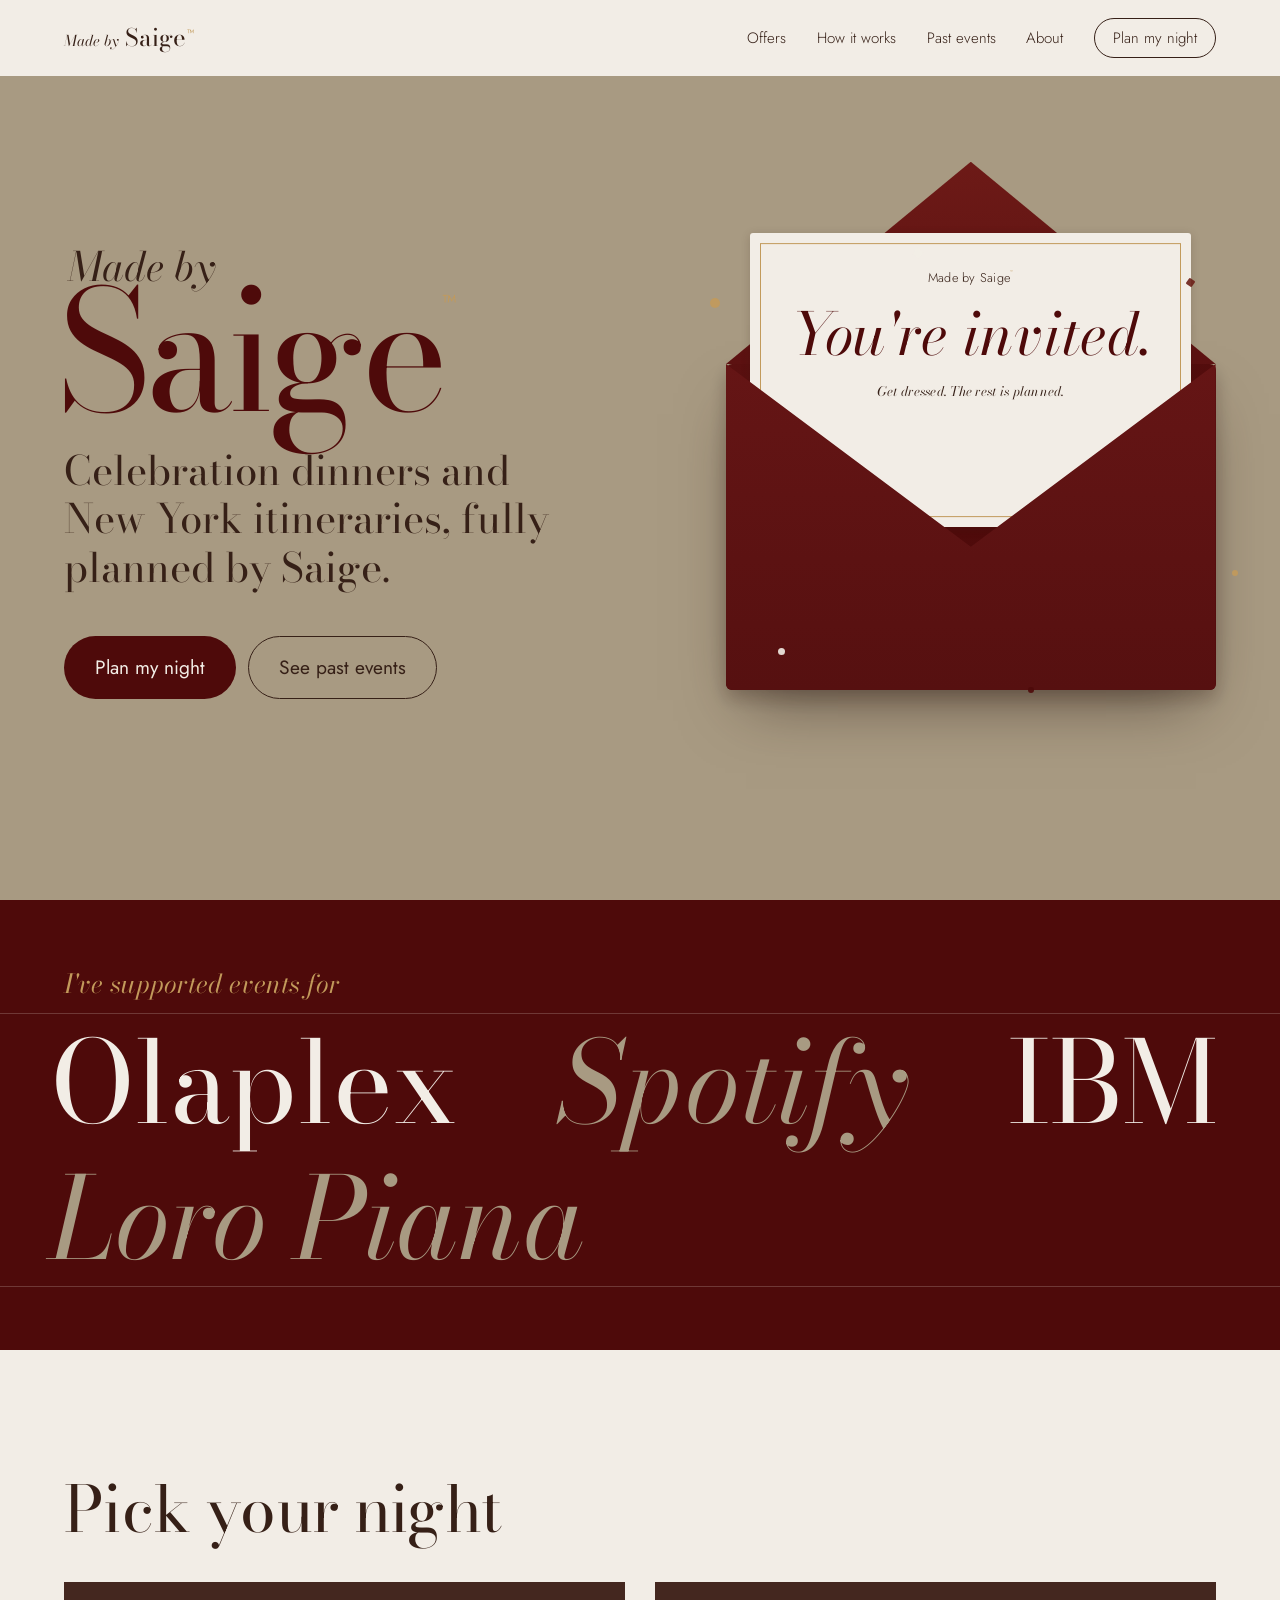
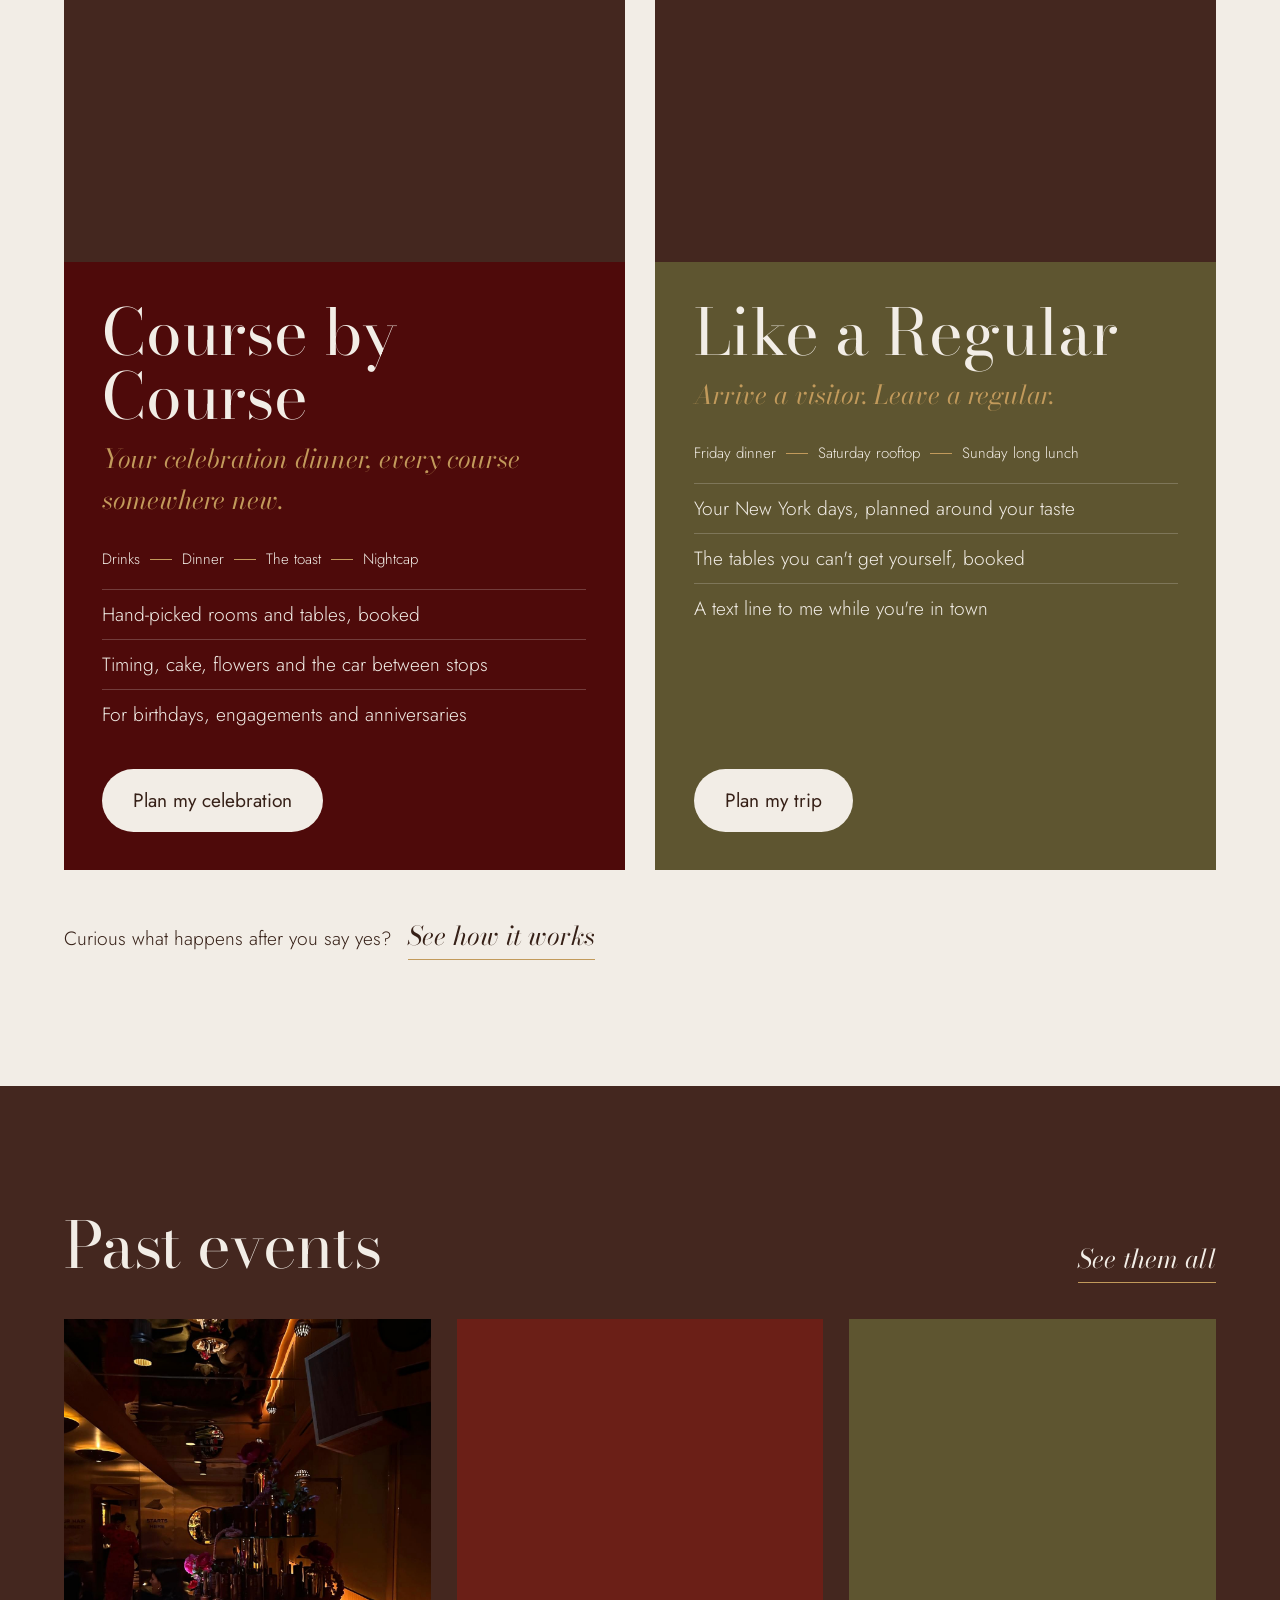
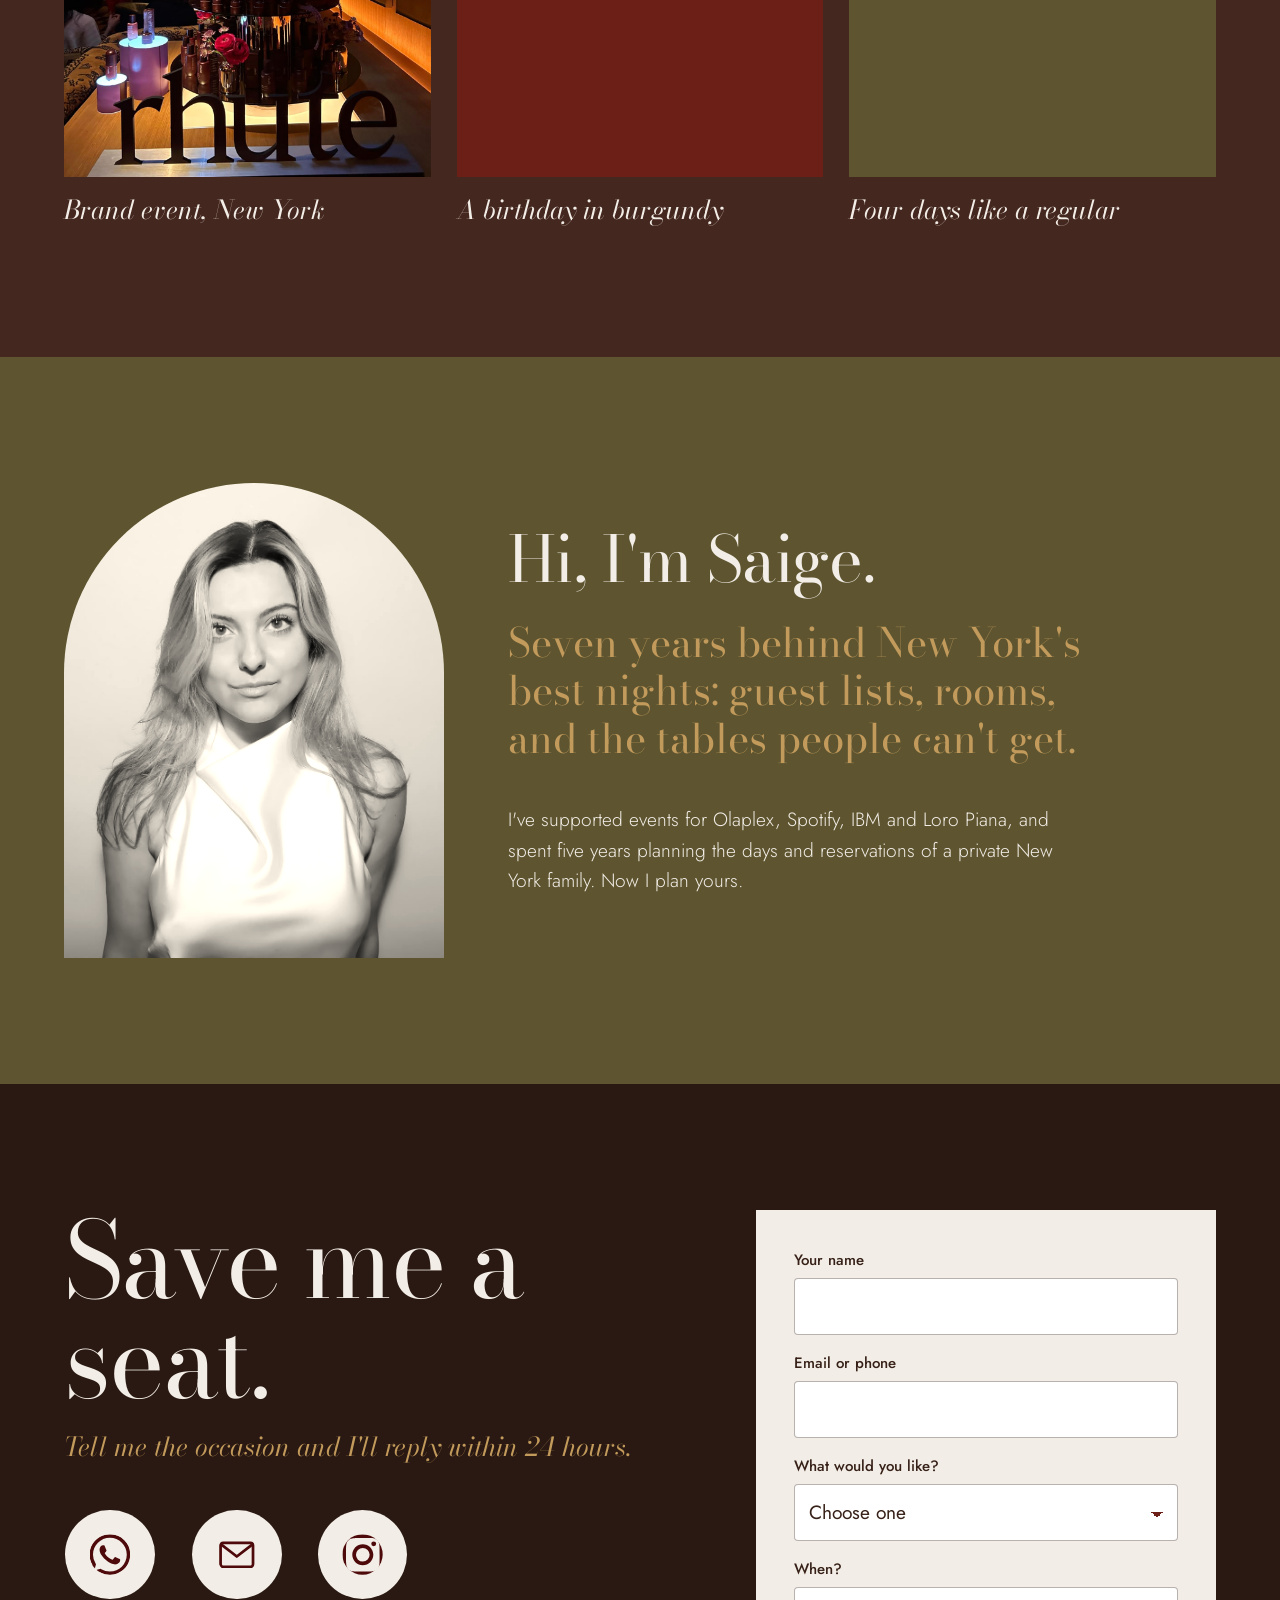
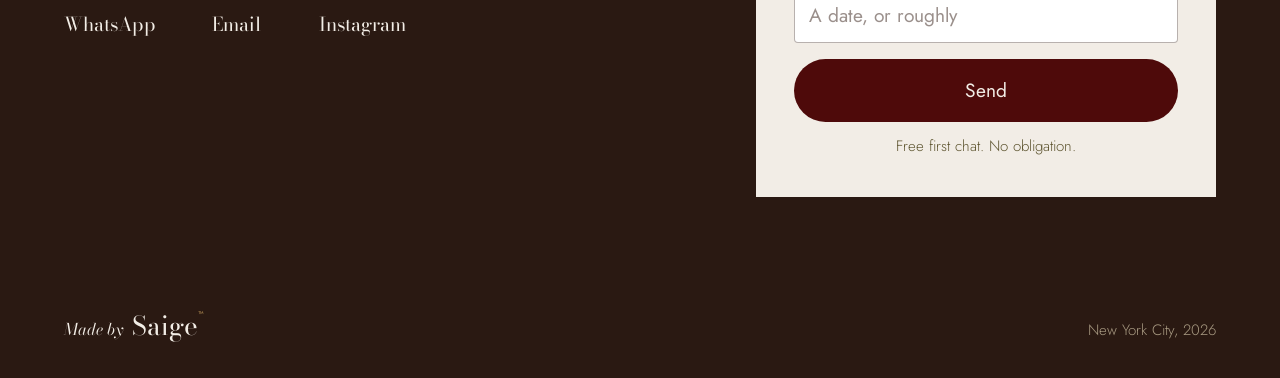
==== index.html @ 714ad53b "Add files via upload" ====
<!doctype html>
<html lang="en">
<head>
  <meta charset="utf-8">
  <meta name="viewport" content="width=device-width, initial-scale=1">
  <title>Made by Saige™ | Celebration dinners &amp; New York itineraries</title>
  <meta name="description" content="Celebration dinners and New York itineraries, fully planned by Saige.">
  <meta name="theme-color" content="#A89A82">

  <!-- How the link looks when shared on WhatsApp, iMessage, Instagram etc. -->
  <meta property="og:type" content="website">
  <meta property="og:title" content="Made by Saige™ | You're invited">
  <meta property="og:description" content="Celebration dinners and New York itineraries, fully planned by Saige.">
  <meta property="og:url" content="https://saigegoding.github.io/">
  <meta property="og:image" content="https://saigegoding.github.io/images/og-image.jpg">
  <meta name="twitter:card" content="summary_large_image">

  <link rel="icon" href="images/favicon.svg" type="image/svg+xml">
  <link rel="preconnect" href="https://fonts.googleapis.com">
  <link rel="preconnect" href="https://fonts.gstatic.com" crossorigin>
  <link rel="preconnect" href="https://images.unsplash.com">
  <link href="https://fonts.googleapis.com/css2?family=Bodoni+Moda:ital,opsz,wght@0,6..96,400..700;1,6..96,400..700&family=Jost:wght@300;400;500&display=swap" rel="stylesheet">
  <link rel="stylesheet" href="css/style.css?v=10">
  <script>
    if (!window.matchMedia('(prefers-reduced-motion: reduce)').matches) document.documentElement.classList.add('motion');
  </script>
</head>
<body>

<svg width="0" height="0" style="position:absolute" aria-hidden="true">
  <symbol id="i-wa" viewBox="0 0 24 24"><path fill="currentColor" d="M17.472 14.382c-.297-.149-1.758-.867-2.03-.967-.273-.099-.471-.148-.67.15-.197.297-.767.966-.94 1.164-.173.199-.347.223-.644.075-.297-.15-1.255-.463-2.39-1.475-.883-.788-1.48-1.761-1.653-2.059-.173-.297-.018-.458.13-.606.134-.133.298-.347.446-.52.149-.174.198-.298.298-.497.099-.198.05-.371-.025-.52-.075-.149-.669-1.612-.916-2.207-.242-.579-.487-.5-.669-.51-.173-.008-.371-.01-.57-.01-.198 0-.52.074-.792.372-.272.297-1.04 1.016-1.04 2.479 0 1.462 1.065 2.875 1.213 3.074.149.198 2.096 3.2 5.077 4.487.709.306 1.262.489 1.694.625.712.227 1.36.195 1.871.118.571-.085 1.758-.719 2.006-1.413.248-.694.248-1.289.173-1.413-.074-.124-.272-.198-.57-.347m-5.421 7.403h-.004a9.87 9.87 0 01-5.031-1.378l-.361-.214-3.741.982.998-3.648-.235-.374a9.86 9.86 0 01-1.51-5.26c.001-5.45 4.436-9.884 9.888-9.884 2.64 0 5.122 1.03 6.988 2.898a9.825 9.825 0 012.893 6.994c-.003 5.45-4.437 9.884-9.885 9.884m8.413-18.297A11.815 11.815 0 0012.05 0C5.495 0 .16 5.335.157 11.892c0 2.096.547 4.142 1.588 5.945L.057 24l6.305-1.654a11.882 11.882 0 005.683 1.448h.005c6.554 0 11.89-5.335 11.893-11.893a11.821 11.821 0 00-3.48-8.413Z"/></symbol>
  <symbol id="i-ig" viewBox="0 0 24 24"><path fill="currentColor" d="M7.0301.084c-1.2768.0602-2.1487.264-2.911.5634-.7888.3075-1.4575.72-2.1228 1.3877-.6652.6677-1.075 1.3368-1.3802 2.127-.2954.7638-.4956 1.6365-.552 2.914-.0564 1.2775-.0689 1.6882-.0626 4.947.0062 3.2586.0206 3.6671.0825 4.9473.061 1.2765.264 2.1482.5635 2.9107.308.7889.72 1.4573 1.388 2.1228.6679.6655 1.3365 1.0743 2.1285 1.38.7632.295 1.6361.4961 2.9134.552 1.2773.056 1.6884.069 4.9462.0627 3.2578-.0062 3.668-.0207 4.9478-.0814 1.28-.0607 2.147-.2652 2.9098-.5633.7889-.3086 1.4578-.72 2.1228-1.3881.665-.6682 1.0745-1.3378 1.3795-2.1284.2957-.7632.4966-1.636.552-2.9124.056-1.2809.0692-1.6898.063-4.948-.0063-3.2583-.021-3.6668-.0817-4.9465-.0607-1.2797-.264-2.1487-.5633-2.9117-.3084-.7889-.72-1.4568-1.3876-2.1228C21.2982 1.33 20.628.9208 19.8378.6165 19.074.321 18.2017.1197 16.9244.0645 15.6471.0093 15.236-.005 11.977.0014 8.718.0076 8.31.0215 7.0301.0839m.1402 21.6932c-1.17-.0509-1.8053-.2453-2.2287-.408-.5606-.216-.96-.4771-1.3819-.895-.422-.4178-.6811-.8186-.9-1.378-.1644-.4234-.3624-1.058-.4171-2.228-.0595-1.2645-.072-1.6442-.079-4.848-.007-3.2037.0053-3.583.0607-4.848.05-1.169.2456-1.805.408-2.2282.216-.5613.4762-.96.895-1.3816.4188-.4217.8184-.6814 1.3783-.9003.423-.1651 1.0575-.3614 2.227-.4171 1.2655-.06 1.6447-.072 4.848-.079 3.2033-.007 3.5835.005 4.8495.0608 1.169.0508 1.8053.2445 2.228.408.5608.216.96.4754 1.3816.895.4217.4194.6816.8176.9005 1.3787.1653.4217.3617 1.056.4169 2.2263.0602 1.2655.0739 1.645.0796 4.848.0058 3.203-.0055 3.5834-.061 4.848-.051 1.17-.245 1.8055-.408 2.2294-.216.5604-.4763.96-.8954 1.3814-.419.4215-.8181.6811-1.3783.9-.4224.1649-1.0577.3617-2.2262.4174-1.2656.0595-1.6448.072-4.8493.079-3.2045.007-3.5825-.006-4.848-.0608M16.953 5.5864A1.44 1.44 0 1 0 18.39 4.144a1.44 1.44 0 0 0-1.437 1.4424M5.8385 12.012c.0067 3.4032 2.7706 6.1557 6.173 6.1493 3.4026-.0065 6.157-2.7701 6.1506-6.1733-.0065-3.4032-2.771-6.1565-6.174-6.1498-3.403.0067-6.156 2.771-6.1496 6.1738M8 12.0077a4 4 0 1 1 4.008 3.9921A3.9996 3.9996 0 0 1 8 12.0077"/></symbol>
  <symbol id="i-mail" viewBox="0 0 24 24"><g fill="none" stroke="currentColor" stroke-width="1.6" stroke-linejoin="round"><rect x="2.5" y="5" width="19" height="14" rx="1.5"/><path d="M3 6l9 7 9-7"/></g></symbol>
</svg>

<a class="skip" href="#main">Skip to content</a>

<header class="nav">
  <a href="#top" class="nav-mark" aria-label="Made by Saige, back to top"><span class="mb">Made by</span> Saige<sup>™</sup></a>
  <nav class="nav-links" aria-label="Main">
    <a href="#offers">Offers</a>
    <a href="how-it-works.html">How it works</a>
    <a href="portfolio.html">Past events</a>
    <a href="#about">About</a>
    <a href="#book" class="nav-cta">Plan my night</a>
  </nav>
</header>

<main id="main">

  <!-- 1. HERO: what you get, in five seconds (hide) -->
  <section class="hero" id="top" data-theme data-bg="#A89A82" data-fg="#362017" style="--sbg:#A89A82;--sfg:#362017">
    <div class="hero-text">
      <h1 class="wordmark"><span class="wm-made">Made by</span> <span class="wm-name">Saige<sup>™</sup></span></h1>
      <p class="hero-sub">Celebration dinners and New York itineraries, fully planned by Saige.</p>
      <div class="hero-ctas">
        <a href="#book" class="btn btn-dark">Plan my night</a>
        <a href="portfolio.html" class="btn btn-line">See past events</a>
      </div>
    </div>

    <div class="hero-visual" aria-hidden="true">
      <div class="envelope">
        <div class="env-back"></div>
        <div class="invite">
          <p class="inv-small">Made by Saige<sup>™</sup></p>
          <p class="inv-big">You're invited.</p>
          <p class="inv-small inv-foot">Get dressed. The rest is planned.</p>
        </div>
        <div class="env-front"></div>
        <div class="env-flap"></div>
        <div class="seal"><span>S</span></div>
      </div>
      <div class="confetti">
        <i style="left:4%;top:14%;--c:#C29A5B;--s:10px"></i><i style="left:16%;top:86%;--c:#F2EDE6;--s:7px"></i>
        <i style="left:88%;top:10%;--c:#6B1F17;--s:7px"></i><i style="left:96%;top:70%;--c:#C29A5B;--s:6px"></i>
        <i style="left:60%;top:94%;--c:#4E0A0A;--s:6px"></i><i style="left:40%;top:4%;--c:#F2EDE6;--s:8px"></i>
      </div>
    </div>
  </section>

  <!-- BRANDS: the names slide with the scroll, like the first version (burgundy) -->
  <section class="brands-band" data-theme data-bg="#4E0A0A" data-fg="#F2EDE6" style="--sbg:#4E0A0A;--sfg:#F2EDE6">
    <p class="brands-lede">I've supported events for</p>
    <div class="marquee" aria-label="Olaplex, Spotify, IBM and Loro Piana">
      <div class="marquee-row" aria-hidden="true">
        <span>Olaplex</span><span>Spotify</span><span>IBM</span><span>Loro Piana</span>
        <span>Olaplex</span><span>Spotify</span><span>IBM</span><span>Loro Piana</span>
      </div>
    </div>
  </section>

  <!-- 2. THE TWO OFFERS (ivory) -->
  <section class="offers" id="offers" data-theme data-bg="#F2EDE6" data-fg="#362017" style="--sbg:#F2EDE6;--sfg:#362017">
    <h2>Pick your night</h2>
    <div class="offer-grid">

      <article class="offer" style="--obg:#4E0A0A">
        <div class="offer-img"><img class="stock" src="https://images.unsplash.com/photo-1536392706976-e486e2ba97af?auto=format&fit=crop&w=1100&q=75" alt="A long dinner table set with flowers and candles" loading="lazy" onerror="this.style.visibility='hidden'"></div>
        <div class="offer-body">
          <h3>Course by Course</h3>
          <p class="offer-promise">Your celebration dinner, every course somewhere new.</p>
          <ol class="mini-route" aria-label="A typical evening">
            <li>Drinks</li><li>Dinner</li><li>The toast</li><li>Nightcap</li>
          </ol>
          <ul class="offer-list">
            <li>Hand-picked rooms and tables, booked</li>
            <li>Timing, cake, flowers and the car between stops</li>
            <li>For birthdays, engagements and anniversaries</li>
          </ul>
          <a href="#book" class="btn btn-ivory" data-pick="Course by Course">Plan my celebration</a>
        </div>
      </article>

      <article class="offer" style="--obg:#5E5530">
        <div class="offer-img"><img class="stock" src="https://images.unsplash.com/photo-1691513744912-bae96190a996?auto=format&fit=crop&w=1100&q=75" alt="A row of New York brownstones" loading="lazy" onerror="this.style.visibility='hidden'"></div>
        <div class="offer-body">
          <h3>Like a Regular</h3>
          <p class="offer-promise">Arrive a visitor. Leave a regular.</p>
          <ol class="mini-route" aria-label="A typical weekend">
            <li>Friday dinner</li><li>Saturday rooftop</li><li>Sunday long lunch</li>
          </ol>
          <ul class="offer-list">
            <li>Your New York days, planned around your taste</li>
            <li>The tables you can't get yourself, booked</li>
            <li>A text line to me while you're in town</li>
          </ul>
          <a href="#book" class="btn btn-ivory" data-pick="Like a Regular">Plan my trip</a>
        </div>
      </article>

    </div>
    <p class="offers-more">Curious what happens after you say yes? <a href="how-it-works.html" class="text-link">See how it works</a></p>
  </section>

  <!-- 4. PAST EVENTS TEASER (walnut) -->
  <section class="teaser" data-theme data-bg="#44271F" data-fg="#F2EDE6" style="--sbg:#44271F;--sfg:#F2EDE6">
    <div class="teaser-head">
      <h2>Past events</h2>
      <a href="portfolio.html" class="text-link">See them all</a>
    </div>
    <div class="teaser-grid">
      <a class="teaser-item" href="portfolio.html#rhute">
        <div class="teaser-img"><img src="images/event-1.jpg" alt="Products on a tiered mirrored stand with pink ranunculus under warm amber light" loading="lazy" width="1200" height="1600"></div>
        <p>Brand event, New York</p>
      </a>
      <a class="teaser-item" href="portfolio.html#burgundy">
        <div class="teaser-img" style="--pbg:#6B1F17"><img class="stock" src="https://images.unsplash.com/photo-1562050147-fda1cc9a6378?auto=format&fit=crop&w=800&q=75" alt="White flowers beside a lit candle on a table" loading="lazy" onerror="this.style.visibility='hidden'"></div>
        <p>A birthday in burgundy</p>
      </a>
      <a class="teaser-item" href="portfolio.html#regular">
        <div class="teaser-img" style="--pbg:#5E5530"><img class="stock" src="https://images.unsplash.com/photo-1518391846015-55a9cc003b25?auto=format&fit=crop&w=800&q=75" alt="The Williamsburg Bridge lit up at night" loading="lazy" onerror="this.style.visibility='hidden'"></div>
        <p>Four days like a regular</p>
      </a>
    </div>
  </section>

  <!-- 5. ABOUT (olive) -->
  <section class="about" id="about" data-theme data-bg="#5E5530" data-fg="#F2EDE6" style="--sbg:#5E5530;--sfg:#F2EDE6">
    <figure class="about-photo"><img src="images/portrait.jpg" alt="Black and white portrait of Saige" loading="lazy" width="1025" height="1053"></figure>
    <div class="about-text">
      <h2>Hi, I'm Saige.</h2>
      <p class="about-big">Seven years behind New York's best nights: guest lists, rooms, and the tables people can't get.</p>
      <p>I've supported events for Olaplex, Spotify, IBM and Loro Piana, and spent five years planning the days and reservations of a private New York family. Now I plan yours.</p>
    </div>
  </section>

  <!-- 6. BOOK (chocolate) -->
  <section class="book" id="book" data-theme data-bg="#2A1912" data-fg="#F2EDE6" style="--sbg:#2A1912;--sfg:#F2EDE6">
    <div class="book-grid">
      <div class="book-left">
        <h2>Save me a seat.</h2>
        <p class="book-lede">Tell me the occasion and I'll reply within 24 hours.</p>
        <div class="icons">
          <a class="icon" href="https://wa.me/12038181036?text=Hi%20Saige%2C%20I%27d%20love%20to%20plan%20something%20with%20you." target="_blank" rel="noopener"><svg><use href="#i-wa"/></svg><span>WhatsApp</span></a>
          <a class="icon" href="mailto:saigeara@gmail.com?subject=Made%20by%20Saige%20inquiry"><svg><use href="#i-mail"/></svg><span>Email</span></a>
          <a class="icon" href="https://www.instagram.com/saigegod/" target="_blank" rel="noopener"><svg><use href="#i-ig"/></svg><span>Instagram</span></a>
        </div>
      </div>

      <form class="form-card" action="https://formsubmit.co/saigeara@gmail.com" method="POST">
        <input type="hidden" name="_subject" value="New request from the Made by Saige website">
        <input type="hidden" name="_template" value="table">
        <input type="hidden" name="_next" value="https://saigegoding.github.io/#thanks">
        <input type="text" name="_honey" class="honey" tabindex="-1" autocomplete="off" aria-hidden="true">
        <div class="field"><label for="f-name">Your name</label><input id="f-name" name="name" type="text" autocomplete="name" required></div>
        <div class="field"><label for="f-contact">Email or phone</label><input id="f-contact" name="contact" type="text" autocomplete="email" required></div>
        <div class="field"><label for="f-what">What would you like?</label>
          <select id="f-what" name="signature" required>
            <option value="" disabled selected>Choose one</option>
            <option>Course by Course</option>
            <option>Like a Regular</option>
            <option>Not sure yet</option>
          </select>
        </div>
        <div class="field"><label for="f-date">When?</label><input id="f-date" name="date" type="text" placeholder="A date, or roughly"></div>
        <button type="submit" class="btn btn-dark btn-full">Send</button>
        <p class="form-note">Free first chat. No obligation.</p>
        <p class="form-thanks" id="thanks" role="status" hidden>Thank you, it's on its way. Talk soon.</p>
      </form>
    </div>

    <footer class="footer">
      <p class="footer-mark"><span class="mb">Made by</span> Saige<sup>™</sup></p>
      <p>New York City, <span id="year">2026</span></p>
    </footer>
  </section>

</main>

<!-- phones: the booking button is always one tap away -->
<div class="sticky-cta">
  <a href="#book" class="btn btn-dark">Plan my night</a>
  <a href="https://wa.me/12038181036?text=Hi%20Saige%2C%20I%27d%20love%20to%20plan%20something%20with%20you." class="sticky-wa" target="_blank" rel="noopener" aria-label="Message Saige on WhatsApp"><svg><use href="#i-wa"/></svg></a>
</div>

<script src="https://cdnjs.cloudflare.com/ajax/libs/gsap/3.12.5/gsap.min.js"></script>
<script src="https://cdnjs.cloudflare.com/ajax/libs/gsap/3.12.5/ScrollTrigger.min.js"></script>
<script src="https://cdn.jsdelivr.net/npm/lenis@1.1.13/dist/lenis.min.js"></script>
<script src="js/main.js?v=10"></script>
</body>
</html>
---- css/style.css ----
/* =========================================================
   Made by Saige™ — styles
   Palette: Hide, Ivory, Burgundy, Olive, Walnut, Brick, Chocolate (+ a touch of gold)
   The page colour changes from section to section while scrolling.
   ========================================================= */

:root {
  --ivory: #F2EDE6;
  --sand: #D9CFC0;
  --hide: #A89A82;
  --olive: #5E5530;
  --brick: #6B1F17;
  --burgundy: #4E0A0A;
  --walnut: #44271F;
  --chocolate: #362017;
  --night: #2A1912;
  --gold: #C29A5B;

  /* current page colours (animated by main.js) */
  --bg: var(--hide);
  --fg: var(--chocolate);

  --serif: "Bodoni Moda", "Didot", "Bodoni 72", Georgia, serif;
  --sans: "Jost", "Futura", "Century Gothic", system-ui, sans-serif;

  --gutter: clamp(16px, 5vw, 72px);
  --step--1: clamp(0.85rem, 0.82rem + 0.15vw, 0.95rem);
  --step-0: clamp(1.05rem, 1rem + 0.25vw, 1.2rem);
  --step-1: clamp(1.3rem, 1.15rem + 0.6vw, 1.7rem);
  --step-2: clamp(1.7rem, 1.4rem + 1.4vw, 2.6rem);
  --step-3: clamp(2.3rem, 1.6rem + 3vw, 4.4rem);
  --step-4: clamp(3rem, 1.8rem + 6vw, 7.5rem);
}

/* ---------- base ---------- */
*, *::before, *::after { box-sizing: border-box; }
html { -webkit-text-size-adjust: 100%; }
html.lenis, html.lenis body { height: auto; }
.lenis.lenis-smooth { scroll-behavior: auto !important; }

body {
  margin: 0;
  background: var(--bg);
  color: var(--fg);
  font-family: var(--sans);
  font-weight: 300;
  font-size: var(--step-0);
  line-height: 1.6;
  -webkit-font-smoothing: antialiased;
  text-rendering: optimizeLegibility;
  /* Bodoni's optical size: 28 keeps the hairlines solid at big sizes */
  font-variation-settings: "opsz" 28;
  overflow-x: hidden;
}

/* fine film grain behind the content, so it feels like paper and fabric */
body::after {
  content: "";
  position: fixed; inset: 0;
  pointer-events: none;
  z-index: -1;
  opacity: .09;
  background-image: url("data:image/svg+xml,%3Csvg xmlns='http://www.w3.org/2000/svg' width='200' height='200'%3E%3Cfilter id='n'%3E%3CfeTurbulence type='fractalNoise' baseFrequency='.9' numOctaves='2' stitchTiles='stitch'/%3E%3CfeColorMatrix values='0 0 0 0 .5 0 0 0 0 .4 0 0 0 0 .3 0 0 0 .9 0'/%3E%3C/filter%3E%3Crect width='200' height='200' filter='url(%23n)'/%3E%3C/svg%3E");
}

img { display: block; max-width: 100%; height: auto; }
figure { margin: 0; }
h1, h2, h3 { font-family: var(--serif); font-weight: 400; line-height: 1.05; margin: 0; }
h2 { font-size: var(--step-3); letter-spacing: -0.01em; }
h3 { font-size: var(--step-1); line-height: 1.2; }
p { margin: 0 0 1em; }
a { color: inherit; }
sup { font-size: .32em; vertical-align: top; position: relative; top: .35em; margin-left: .04em; font-family: var(--sans); font-weight: 400; color: var(--gold); }

:focus-visible { outline: 2px solid var(--gold); outline-offset: 4px; }

.skip { position: absolute; left: -999px; top: 8px; z-index: 200; background: var(--ivory); color: var(--chocolate); padding: 8px 14px; }
.skip:focus { left: 8px; }

section { position: relative; padding: clamp(96px, 14vh, 160px) var(--gutter); }

/* Without scroll effects (reduced motion or no JS): each section paints its own colour */
html:not(.motion) [data-theme] { background: var(--sbg); color: var(--sfg); }

.text-link {
  display: inline-block;
  font-family: var(--serif); font-style: italic;
  font-size: var(--step-1);
  text-decoration: none;
  border-bottom: 1px solid var(--gold);
  padding-bottom: 2px;
}
.text-link:hover { color: var(--gold); }

/* Stock placeholder photos: warmed and muted so they sit in the palette.
   Their frame shows a palette colour if a photo can't load. */
.stock { filter: sepia(.28) saturate(.82) contrast(1.05) brightness(.93); }

/* ---------- nav ---------- */
.nav {
  position: fixed; top: 0; left: 0; right: 0; z-index: 50;
  display: flex; align-items: center; justify-content: space-between;
  padding: 18px var(--gutter);
  color: var(--fg);
  transition: background-color .5s;
}
.nav.solid { background: color-mix(in srgb, var(--bg) 90%, transparent); -webkit-backdrop-filter: blur(10px); backdrop-filter: blur(10px); }
html:not(.motion) .nav { background: var(--ivory); color: var(--chocolate); }
.nav-mark { font-family: var(--serif); font-size: 1.5rem; text-decoration: none; line-height: 1; white-space: nowrap; }
.nav-mark sup { font-size: .45em; top: .2em; }
.mb { font-style: italic; font-size: .62em; margin-right: .1em; }
.nav-links { display: flex; gap: clamp(16px, 2.4vw, 36px); align-items: center; font-size: var(--step--1); }
.nav-links a { text-decoration: none; }
.nav-links a:not(.nav-cta):hover { text-decoration: underline; text-decoration-color: var(--gold); text-underline-offset: 6px; }
.nav-cta { border: 1px solid currentColor; border-radius: 999px; padding: 7px 18px; }
.nav-cta:hover { background: var(--fg); color: var(--bg); }
@media (max-width: 760px) { .nav-links a:not(.nav-cta) { display: none; } }


/* ---------- the invitation envelope (signature visual) ---------- */
.envelope {
  position: relative;
  width: 100%;
  aspect-ratio: 3 / 2;
  perspective: 1600px;
  container-type: inline-size;
}
.env-back, .env-front, .env-flap { position: absolute; left: 0; right: 0; }
.env-back {
  inset: 0; z-index: 1; border-radius: 6px;
  background: linear-gradient(160deg, #5a1010, var(--burgundy) 60%);
  box-shadow: 0 30px 60px -20px rgba(42,25,18,.55), 0 8px 18px rgba(42,25,18,.25);
}
.env-front {
  inset: 0; z-index: 3; border-radius: 0 0 6px 6px;
  clip-path: polygon(0 0, 50% 56%, 100% 0, 100% 100%, 0 100%);
  background: linear-gradient(180deg, #651515, #561010);
}
.env-flap {
  top: 0; height: 62%; z-index: 4;
  clip-path: polygon(0 0, 100% 0, 50% 100%);
  background: linear-gradient(180deg, #5c1111, #6d1a17);
  transform-origin: 50% 0;
  backface-visibility: visible;
}
.seal {
  position: absolute; z-index: 5; left: 50%; top: 62%;
  width: 17cqw; aspect-ratio: 1; transform: translate(-50%, -50%);
  border-radius: 47% 53% 50% 50% / 52% 48% 52% 48%;
  background: radial-gradient(circle at 35% 30%, #e3c38c, var(--gold) 45%, #8f6a32 100%);
  box-shadow: 0 3px 8px rgba(42,25,18,.45), inset 0 0 0 4px rgba(143,106,50,.45);
  display: grid; place-items: center;
}
.seal span { font-family: var(--serif); font-style: italic; font-size: 10cqw; line-height: 1; color: #5a3d14; margin-top: -.08em; }

.invite {
  position: absolute; z-index: 2; left: 5%; right: 5%; top: 5%; height: 90%;
  background: var(--ivory); color: var(--chocolate);
  border-radius: 3px;
  padding: 7cqw 6cqw 4cqw;
  display: flex; flex-direction: column; align-items: center; justify-content: flex-start; gap: 3cqw;
  box-shadow: 0 2px 10px rgba(42,25,18,.18);
  outline: 1px solid var(--gold); outline-offset: -2.4cqw;
  transform-origin: 50% 40%;
}
.inv-small { font-size: max(11px, 2.6cqw); margin: 0; letter-spacing: .02em; }
.inv-big { font-family: var(--serif); font-style: italic; font-size: 12cqw; line-height: 1; margin: .5cqw 0; color: var(--burgundy); }
.inv-details { margin: 0; display: grid; grid-template-columns: repeat(3, 1fr); gap: 2cqw; width: 100%; }
.inv-details div { border-top: 1px solid rgba(54,32,23,.25); padding-top: 1.4cqw; }
.inv-details dt { font-size: max(9px, 1.9cqw); color: var(--brick); }
.inv-details dd { margin: 0; font-family: var(--serif); font-size: max(11px, 2.7cqw); line-height: 1.25; }
.inv-foot { font-family: var(--serif); font-style: italic; font-size: max(11px, 2.7cqw); }


/* ---------- buttons ---------- */
.btn {
  display: inline-flex; align-items: center; justify-content: center;
  font: inherit; font-weight: 400; text-decoration: none; cursor: pointer;
  border-radius: 999px; padding: 15px 30px; border: 1px solid transparent;
  transition: background .25s, color .25s, transform .25s;
}
.btn:hover { transform: translateY(-2px); }
.btn-dark { background: var(--burgundy); color: var(--ivory); }
.btn-dark:hover { background: var(--brick); }
.btn-line { border-color: currentColor; color: inherit; }
.btn-line:hover { background: var(--fg); color: var(--bg); }
.btn-ivory { background: var(--ivory); color: var(--chocolate); }
.btn-ivory:hover { background: var(--gold); }
.btn-full { width: 100%; }

/* ---------- 1. hero ---------- */
.hero {
  min-height: min(100svh, 900px);
  display: grid; grid-template-columns: 1.1fr .9fr; gap: var(--gutter); align-items: center;
  padding-top: 110px; padding-bottom: 64px;
}
.hero h1 { font-size: clamp(3.4rem, 1.4rem + 6.4vw, 8.4rem); line-height: .92; letter-spacing: -0.03em; color: var(--burgundy); }
.hero-sub { font-family: var(--serif); font-size: var(--step-2); line-height: 1.2; max-width: 20ch; margin: .45em 0 1.1em; }
.hero-ctas { display: flex; flex-wrap: wrap; gap: 12px; }
.proof { margin: 28px 0 0; font-size: var(--step--1); }
.proof span { font-family: var(--serif); font-style: italic; font-size: 1.15em; margin-left: .7em; white-space: nowrap; }
.hero-visual { position: relative; width: min(100%, 560px); justify-self: center; padding-top: 22%; }
.confetti { position: absolute; inset: -6% -8%; pointer-events: none; }
.confetti i { position: absolute; width: var(--s); height: var(--s); border-radius: 50%; background: var(--c); opacity: .9; }
.confetti i:nth-child(3n) { border-radius: 1px; transform: rotate(35deg); }
/* without effects: the envelope is shown already open */
html:not(.motion) .env-flap { transform: rotateX(180deg); z-index: 1; }
html:not(.motion) .seal { opacity: 0; }
html:not(.motion) .invite { transform: translateY(-50%); }
@media (max-width: 860px) {
  .hero { grid-template-columns: 1fr; padding-top: 96px; gap: 36px; min-height: 0; }
  .hero-visual { width: min(82vw, 420px); padding-top: 26%; }
}

/* ---------- 2. offers ---------- */
.offers h2, .how h2 { margin-bottom: .6em; }
.offer-grid { display: grid; grid-template-columns: 1fr 1fr; gap: clamp(16px, 2.4vw, 32px); }
.offer { background: var(--obg); color: var(--ivory); display: flex; flex-direction: column; }
.offer-img { overflow: hidden; aspect-ratio: 2 / 1; background: var(--walnut); }
.offer-img img { width: 100%; height: 100%; object-fit: cover; }
.offer-body { padding: clamp(22px, 3vw, 40px); display: flex; flex-direction: column; flex: 1; }
.offer h3 { font-size: var(--step-3); line-height: 1; }
.offer-promise { font-family: var(--serif); font-style: italic; font-size: var(--step-1); color: var(--gold); margin: .35em 0 1em; }
.mini-route { list-style: none; padding: 0; margin: 0 0 1.2em; display: flex; flex-wrap: wrap; align-items: center; gap: 6px 0; font-size: var(--step--1); }
.mini-route li { display: flex; align-items: center; white-space: nowrap; }
.mini-route li + li::before { content: ""; width: 22px; height: 1px; background: var(--gold); margin: 0 10px; }
.offer-list { list-style: none; padding: 0; margin: 0 0 1.6em; flex: 1; }
.offer-list li { padding: 9px 0; border-top: 1px solid rgba(242,237,230,.22); }
.offer .btn { align-self: flex-start; }
@media (max-width: 860px) { .offer-grid { grid-template-columns: 1fr; } }

/* ---------- 3. how it works ---------- */
.steps { list-style: none; padding: 0; margin: 0; display: grid; grid-template-columns: repeat(3, 1fr); gap: var(--gutter); }
.steps li { border-top: 1px solid rgba(242,237,230,.3); padding-top: 18px; }
.step-n { display: block; font-family: var(--serif); font-style: italic; font-size: var(--step-3); line-height: 1; color: var(--gold); margin-bottom: .2em; }
.steps h3 { font-size: var(--step-2); margin-bottom: .3em; }
.steps p { margin: 0; }
.how-note { margin: 2.4em 0 0; font-family: var(--serif); font-style: italic; font-size: var(--step-1); color: var(--gold); }
@media (max-width: 760px) { .steps { grid-template-columns: 1fr; gap: 28px; } }

/* ---------- 4. past events teaser ---------- */
.teaser-head { display: flex; justify-content: space-between; align-items: baseline; gap: 16px; flex-wrap: wrap; margin-bottom: clamp(24px, 4vh, 44px); }
.teaser-grid { display: grid; grid-template-columns: repeat(3, 1fr); gap: clamp(12px, 2vw, 28px); }
.teaser-item { text-decoration: none; }
.teaser-img { overflow: hidden; aspect-ratio: 4 / 5; background: var(--pbg, var(--walnut)); }
.teaser-img img { width: 100%; height: 100%; object-fit: cover; transition: transform .6s; }
.teaser-item p { margin: 12px 0 0; font-family: var(--serif); font-style: italic; font-size: var(--step-1); }
.teaser-item:hover p { color: var(--gold); }
@media (max-width: 760px) {
  .teaser-grid { grid-auto-flow: column; grid-template-columns: none; grid-auto-columns: 70%; overflow-x: auto; scroll-snap-type: x mandatory; padding-bottom: 8px; }
  .teaser-item { scroll-snap-align: start; }
}

/* ---------- 5. about ---------- */
.about { display: grid; grid-template-columns: minmax(200px, 380px) 1fr; gap: var(--gutter); align-items: center; }
.about-photo { overflow: hidden; border-radius: 999px 999px 0 0; }
.about-photo img { width: 100%; aspect-ratio: 4 / 5; object-fit: cover; filter: grayscale(1) sepia(.22) contrast(1.04); }
.about-text { max-width: 36rem; }
.about-text h2 { margin-bottom: .4em; }
.about-big { font-family: var(--serif); font-size: var(--step-2); line-height: 1.2; color: var(--gold); }
@media (max-width: 760px) { .about { grid-template-columns: 1fr; } .about-photo { max-width: 300px; } }

/* ---------- 6. book ---------- */
.book { padding-bottom: 32px; }
.book-grid { display: grid; grid-template-columns: 1fr minmax(300px, 460px); gap: var(--gutter); align-items: start; }
.book h2 { font-size: var(--step-4); line-height: .95; letter-spacing: -0.02em; }
.book-lede { font-family: var(--serif); font-style: italic; font-size: var(--step-1); color: var(--gold); margin: .6em 0 1.6em; }
.icons { display: flex; flex-wrap: wrap; gap: clamp(16px, 3vw, 36px); }
.icon { display: inline-flex; flex-direction: column; align-items: center; gap: 10px; text-decoration: none; font-family: var(--serif); font-size: var(--step-0); }
.icon svg { width: clamp(72px, 7vw, 96px); height: clamp(72px, 7vw, 96px); padding: clamp(18px, 1.9vw, 26px); border-radius: 50%; background: var(--ivory); color: var(--burgundy); transition: background .25s, color .25s, transform .25s; }
.icon:hover svg { background: var(--gold); color: var(--chocolate); transform: scale(1.06); }

.form-card { background: var(--ivory); color: var(--chocolate); padding: clamp(22px, 3vw, 40px); display: grid; gap: 16px; }
.field { display: grid; gap: 6px; }
label { font-size: var(--step--1); font-weight: 500; color: var(--chocolate); }
input, select, textarea {
  font: inherit; font-weight: 400; color: var(--chocolate);
  background: #fff; border: 1px solid rgba(54,32,23,.35); border-radius: 4px; padding: 12px 14px;
  -webkit-appearance: none; appearance: none;
}
select { background-image: linear-gradient(45deg, transparent 50%, var(--brick) 50%), linear-gradient(135deg, var(--brick) 50%, transparent 50%); background-position: calc(100% - 20px) 55%, calc(100% - 14px) 55%; background-size: 6px 6px; background-repeat: no-repeat; padding-right: 40px; }
input::placeholder { color: rgba(54,32,23,.5); }
input:focus, select:focus { outline: 2px solid var(--brick); outline-offset: 1px; border-color: var(--brick); }
.honey { position: absolute; left: -9999px; }
.form-note { margin: -4px 0 0; text-align: center; font-size: var(--step--1); color: var(--olive); }
.form-thanks { margin: 0; font-family: var(--serif); font-style: italic; font-size: var(--step-1); color: var(--olive); }
.footer { display: flex; justify-content: space-between; align-items: baseline; gap: 16px; margin-top: clamp(64px, 12vh, 120px); font-size: var(--step--1); color: var(--hide); }
.footer p { margin: 0; }
.footer-mark { font-family: var(--serif); font-size: var(--step-1); color: var(--ivory); }
@media (max-width: 860px) { .book-grid { grid-template-columns: 1fr; } }

/* ---------- phones: sticky booking bar ---------- */
.sticky-cta { display: none; }
@media (max-width: 760px) {
  .sticky-cta {
    display: flex; gap: 10px; position: fixed; left: 12px; right: 12px; bottom: 12px; z-index: 60;
    transition: transform .35s, opacity .35s;
  }
  .sticky-cta .btn { flex: 1; box-shadow: 0 8px 24px rgba(42,25,18,.35); }
  .sticky-wa { width: 52px; height: 52px; flex: none; border-radius: 50%; display: grid; place-items: center; background: var(--olive); color: var(--ivory); box-shadow: 0 8px 24px rgba(42,25,18,.35); }
  .sticky-wa svg { width: 26px; height: 26px; }
  html.motion .sticky-cta:not(.show) { transform: translateY(140%); opacity: 0; pointer-events: none; }
  body { padding-bottom: 76px; }
}

/* =========================================================
   Past events page
   ========================================================= */
.pf-head { padding-top: 130px; padding-bottom: 0; }
.pf-head h1 { color: var(--burgundy); }
.pf-head h1 { font-size: var(--step-4); line-height: .95; letter-spacing: -0.02em; }
.pf-head p { margin: .7em 0 1.4em; font-family: var(--serif); font-style: italic; font-size: var(--step-1); color: var(--brick); }
.filters { display: flex; flex-wrap: wrap; gap: 10px; }
.chip { font: inherit; font-size: var(--step--1); cursor: pointer; padding: 9px 18px; border-radius: 999px; background: transparent; color: inherit; border: 1px solid rgba(54,32,23,.35); transition: background .2s, color .2s; }
.chip:hover { border-color: var(--brick); }
.chip.is-on { background: var(--burgundy); color: var(--ivory); border-color: var(--burgundy); }

.pf-grid-wrap { padding-top: clamp(40px, 7vh, 80px); }
.pf-grid { display: grid; grid-template-columns: repeat(3, 1fr); gap: clamp(20px, 3vw, 40px) clamp(14px, 2vw, 28px); }
.pf-card { all: unset; cursor: pointer; display: flex; flex-direction: column; gap: 4px; }
.pf-card[hidden] { display: none; }
.pf-card:focus-visible { outline: 2px solid var(--gold); outline-offset: 6px; }
.pf-img { position: relative; display: block; overflow: hidden; aspect-ratio: 4 / 5; background: var(--walnut); margin-bottom: 10px; }
.pf-img img { width: 100%; height: 100%; object-fit: cover; transition: transform .6s; }
.pf-card:hover .pf-img img { transform: scale(1.05); }
.badge { position: absolute; left: 12px; top: 12px; background: rgba(242,237,230,.92); color: var(--chocolate); font-size: .75rem; padding: 4px 10px; border-radius: 999px; }
.pf-tag { font-size: var(--step--1); color: var(--brick); margin: 0; }
.pf-title { font-family: var(--serif); font-size: var(--step-2); line-height: 1.1; }
.pf-meta { font-size: var(--step--1); opacity: .75; margin: 0; }
@media (max-width: 960px) { .pf-grid { grid-template-columns: 1fr 1fr; } }
@media (max-width: 560px) { .pf-grid { grid-template-columns: 1fr; } }

.pf-cta { text-align: center; padding-bottom: 32px; }
.pf-cta h2 { font-size: var(--step-4); margin-bottom: .5em; }
.pf-cta .footer { text-align: left; }

/* event pop-up */
.case-dialog {
  width: min(1040px, calc(100vw - 24px)); max-height: calc(100svh - 24px);
  padding: 0; border: 0; background: var(--ivory); color: var(--chocolate);
  overflow-y: auto; overscroll-behavior: contain;
}
.case-dialog::backdrop { background: rgba(42,25,18,.72); -webkit-backdrop-filter: blur(4px); backdrop-filter: blur(4px); }
.case-close { position: sticky; top: 12px; float: right; margin: 12px 12px 0 0; z-index: 2; font: inherit; font-size: var(--step--1); cursor: pointer; padding: 8px 16px; border-radius: 999px; border: 0; background: var(--chocolate); color: var(--ivory); }
.case-gallery { display: flex; gap: 10px; overflow-x: auto; scroll-snap-type: x mandatory; padding: 12px; }
.case-gallery figure { flex: 0 0 min(340px, 78%); aspect-ratio: 4 / 5; overflow: hidden; background: var(--hide); scroll-snap-align: start; }
.case-gallery img { width: 100%; height: 100%; object-fit: cover; }
.case-body { padding: clamp(20px, 3vw, 40px); max-width: 44rem; }
.case-body h2 { font-size: var(--step-3); margin: .1em 0 .2em; color: var(--burgundy); }
.case-body h3 { font-size: var(--step--1); font-family: var(--sans); font-weight: 500; color: var(--brick); margin: 1.6em 0 .4em; }
.case-body p { margin: 0; }
.case-body .mini-route { margin: 0; font-size: var(--step-0); }
.case-note { margin-top: 1.6em !important; font-size: var(--step--1); opacity: .7; }
.case-body .btn { margin-top: 1.8em; }

/* =========================================================
   v9 additions
   ========================================================= */

/* ---------- hero: the Made by Saige wordmark as the headline ---------- */
.hero .wordmark { font-size: inherit; line-height: 1; letter-spacing: 0; color: inherit; margin: 0; }
.wm-made { display: block; font-family: var(--serif); font-style: italic; font-size: var(--step-2); margin: 0 0 -.15em .1em; color: var(--chocolate); }
.wm-name { display: block; font-size: clamp(4.6rem, 1.6rem + 11vw, 13rem); line-height: .85; letter-spacing: -0.03em; color: var(--burgundy); margin-left: -.04em; }
.wm-name sup { font-size: .13em; top: .6em; margin-left: -.1em; }
.hero-sub { margin-top: .6em; }

/* ---------- brands band (first-version style) ---------- */
.brands-band { padding-top: clamp(40px, 7vh, 72px); padding-bottom: clamp(40px, 7vh, 72px); overflow: hidden; }
.brands-lede { font-family: var(--serif); font-style: italic; font-size: var(--step-1); color: var(--gold); margin: 0 0 .3em; }
.marquee { overflow: hidden; margin: 0 calc(var(--gutter) * -1); border-top: 1px solid rgba(242,237,230,.2); border-bottom: 1px solid rgba(242,237,230,.2); }
.marquee-row { display: flex; width: max-content; }
.marquee-row span { font-family: var(--serif); font-size: clamp(3rem, 1.5rem + 7vw, 9rem); line-height: 1.2; padding: 0 .45em; white-space: nowrap; }
.marquee-row span:nth-child(even) { font-style: italic; color: var(--hide); }
html:not(.motion) .marquee-row { flex-wrap: wrap; width: auto; }
html:not(.motion) .marquee-row span:nth-child(n+5) { display: none; }

.offers-more { margin: clamp(28px, 5vh, 48px) 0 0; display: flex; flex-wrap: wrap; align-items: baseline; gap: 6px 16px; }

/* =========================================================
   How it works page
   ========================================================= */
.hw-head { padding-top: 130px; padding-bottom: clamp(40px, 7vh, 72px); }
.hw-head h1 { font-size: var(--step-4); line-height: .95; letter-spacing: -0.02em; color: var(--burgundy); }
.hw-lede { font-family: var(--serif); font-size: var(--step-2); line-height: 1.25; max-width: 30ch; margin: .5em 0 1.2em; }
.jump { display: flex; flex-wrap: wrap; gap: 10px; }
.jump a { text-decoration: none; font-size: var(--step--1); padding: 8px 16px; border-radius: 999px; border: 1px solid rgba(54,32,23,.35); }
.jump a:hover { background: var(--burgundy); color: var(--ivory); border-color: var(--burgundy); }

/* the two to-do lists */
.lists h2 { margin-bottom: .7em; }
.lists-grid { display: grid; grid-template-columns: minmax(260px, 420px) 1fr; gap: var(--gutter); align-items: start; }
.list-yours { position: sticky; top: 16svh; }
.paper { background: var(--ivory); color: var(--chocolate); padding: clamp(22px, 3vw, 36px); transform: rotate(-2deg); box-shadow: 0 20px 40px -18px rgba(0,0,0,.5); outline: 1px solid var(--gold); outline-offset: -8px; }
.paper h3, .list-mine h3 { font-size: var(--step-2); font-style: italic; margin-bottom: .5em; }
.todo { list-style: none; padding: 0; margin: 0; }
.todo li { display: flex; align-items: flex-start; gap: 14px; padding: 12px 0; border-top: 1px solid rgba(127,100,80,.3); }
.todo-box { flex: none; width: 22px; height: 22px; margin-top: .25em; border: 1.5px solid currentColor; border-radius: 4px; position: relative; opacity: .8; }
.todo-box::after { content: ""; position: absolute; left: 6px; top: 1px; width: 7px; height: 13px; border: solid var(--gold); border-width: 0 3px 3px 0; transform: rotate(45deg) scale(0); transition: transform .3s cubic-bezier(.3,1.6,.5,1); }
.todo li.done .todo-box::after { transform: rotate(45deg) scale(1); }
.todo-text { position: relative; font-size: var(--step-1); font-family: var(--serif); line-height: 1.3; }
.todo-text::after { content: ""; position: absolute; left: 0; top: 55%; height: 2px; width: 100%; background: var(--gold); transform: scaleX(0); transform-origin: left; transition: transform .45s ease; }
.todo li.done .todo-text::after { transform: scaleX(1); }
.todo-long li { padding: clamp(14px, 3.4vh, 30px) 0; border-top-color: rgba(242,237,230,.18); }
.todo-long li.done .todo-text { opacity: .55; transition: opacity .45s; }
.lists-count { margin: 22px 0 0; font-size: var(--step--1); color: var(--gold); }
.count-done { font-family: var(--serif); font-size: 1.6em; }
.lists-end { margin: 1.4em 0 0; font-family: var(--serif); font-style: italic; font-size: var(--step-2); color: var(--gold); }
@media (max-width: 760px) {
  .lists-grid { grid-template-columns: 1fr; }
  .list-yours { position: sticky; top: 64px; z-index: 2; }
  .paper { transform: none; padding: 14px 18px; }
  .paper h3 { font-size: var(--step-1); margin-bottom: .2em; }
  .todo-short li { padding: 6px 0; }
  .todo-short .todo-text { font-size: var(--step-0); }
  .lists-count { background: var(--bg); margin: 0; padding: 8px 0; }
}

/* five steps */
.steps5 h2 { margin-bottom: .6em; }
.s5 { list-style: none; padding: 0; margin: 0; }
.s5 li { display: grid; grid-template-columns: 5rem 1fr 11rem; gap: 20px; align-items: baseline; padding: clamp(22px, 4vh, 38px) 0; border-top: 1px solid rgba(54,32,23,.3); }
.s5 li:last-child { border-bottom: 1px solid rgba(54,32,23,.3); }
.s5-n { font-family: var(--serif); font-style: italic; font-size: var(--step-3); line-height: 1; color: var(--burgundy); }
.s5 h3 { font-size: var(--step-2); margin-bottom: .3em; }
.s5 p { margin: 0; max-width: 52ch; }
.s5-time { justify-self: end; font-size: var(--step--1); background: var(--ivory); color: var(--chocolate); padding: 6px 14px; border-radius: 999px; white-space: nowrap; }
@media (max-width: 760px) {
  .s5 li { grid-template-columns: 3rem 1fr; }
  .s5-time { grid-column: 2; justify-self: start; }
}

/* example plan */
.plan { display: grid; grid-template-columns: 1fr minmax(300px, 520px); gap: var(--gutter); align-items: center; overflow: hidden; }
.plan-text p { max-width: 38ch; font-family: var(--serif); font-size: var(--step-1); line-height: 1.35; margin: .8em 0 1.4em; }
.plan-card { background: var(--ivory); color: var(--chocolate); padding: clamp(24px, 3.4vw, 44px); outline: 1px solid var(--gold); outline-offset: -10px; box-shadow: 0 30px 60px -24px rgba(0,0,0,.55); transform: rotate(-2deg); }
.plan-tag { display: inline-block; font-size: .78rem; background: var(--burgundy); color: var(--ivory); padding: 4px 10px; border-radius: 999px; margin: 0 0 .8em; }
.plan-card h3 { font-size: var(--step-3); font-style: italic; color: var(--burgundy); line-height: 1; }
.plan-sub { font-size: var(--step--1); margin: .5em 0 1.2em; opacity: .8; }
.plan-mood { display: flex; flex-wrap: wrap; gap: 8px; margin-bottom: 1.2em; }
.plan-mood span { display: inline-flex; align-items: center; gap: 8px; font-size: .82rem; padding: 4px 12px 4px 4px; border-radius: 999px; border: 1px solid rgba(54,32,23,.2); }
.plan-mood span::before { content: ""; width: 18px; height: 18px; border-radius: 50%; background: var(--sw); }
.plan-route { list-style: none; padding: 0; margin: 0; }
.plan-route li { display: grid; grid-template-columns: 3.6rem 1fr; gap: 12px; padding: 10px 0; border-top: 1px solid rgba(54,32,23,.18); font-size: var(--step--1); }
.plan-route .t { font-family: var(--serif); font-style: italic; font-size: var(--step-1); color: var(--brick); line-height: 1.1; }
.plan-route b { display: block; font-family: var(--serif); font-weight: 400; font-size: var(--step-0); }
.plan-note { margin: 1em 0 0; font-family: var(--serif); font-style: italic; font-size: var(--step--1); color: var(--olive); }
@media (max-width: 860px) { .plan { grid-template-columns: 1fr; } }

/* quiz */
.quiz-lede { font-family: var(--serif); font-style: italic; font-size: var(--step-1); color: var(--gold); margin: .3em 0 1.4em; }
.quiz-q { margin-bottom: 26px; }
.quiz-q h3 { font-size: var(--step-1); margin-bottom: .6em; }
.quiz-opts { display: flex; flex-wrap: wrap; gap: 10px; }
.quiz-opts button { font: inherit; font-size: var(--step--1); cursor: pointer; padding: 11px 20px; border-radius: 999px; background: transparent; color: inherit; border: 1px solid rgba(242,237,230,.45); transition: background .2s, color .2s, transform .2s; }
.quiz-opts button:hover { border-color: var(--gold); transform: translateY(-1px); }
.quiz-opts button[aria-pressed="true"] { background: var(--ivory); color: var(--chocolate); border-color: var(--ivory); }
.quiz-result { margin-top: 34px; background: var(--ivory); color: var(--chocolate); padding: clamp(22px, 3.4vw, 40px); max-width: 40rem; outline: 1px solid var(--gold); outline-offset: -8px; }
.quiz-you { margin: 0; font-size: var(--step--1); color: var(--brick); }
.quiz-name { font-family: var(--serif); font-style: italic; font-size: var(--step-3); line-height: 1; color: var(--burgundy); margin: .1em 0 .4em; }
.quiz-why { max-width: 46ch; }
.quiz-result .btn-ivory { background: var(--burgundy); color: var(--ivory); }
.quiz-reset { font: inherit; font-size: var(--step--1); background: none; border: 0; color: var(--brick); text-decoration: underline; cursor: pointer; margin-left: 14px; }

/* questions */
.faq h2 { margin-bottom: .6em; }
.faq-list { max-width: 50rem; }
.faq details { border-top: 1px solid rgba(54,32,23,.25); }
.faq details:last-child { border-bottom: 1px solid rgba(54,32,23,.25); }
.faq summary { cursor: pointer; list-style: none; display: flex; justify-content: space-between; gap: 16px; padding: 20px 0; font-family: var(--serif); font-size: var(--step-1); }
.faq summary::-webkit-details-marker { display: none; }
.faq summary::after { content: "+"; font-family: var(--sans); color: var(--brick); transition: transform .25s; }
.faq details[open] summary::after { transform: rotate(45deg); }
.faq details p { margin: 0 0 20px; max-width: 56ch; }
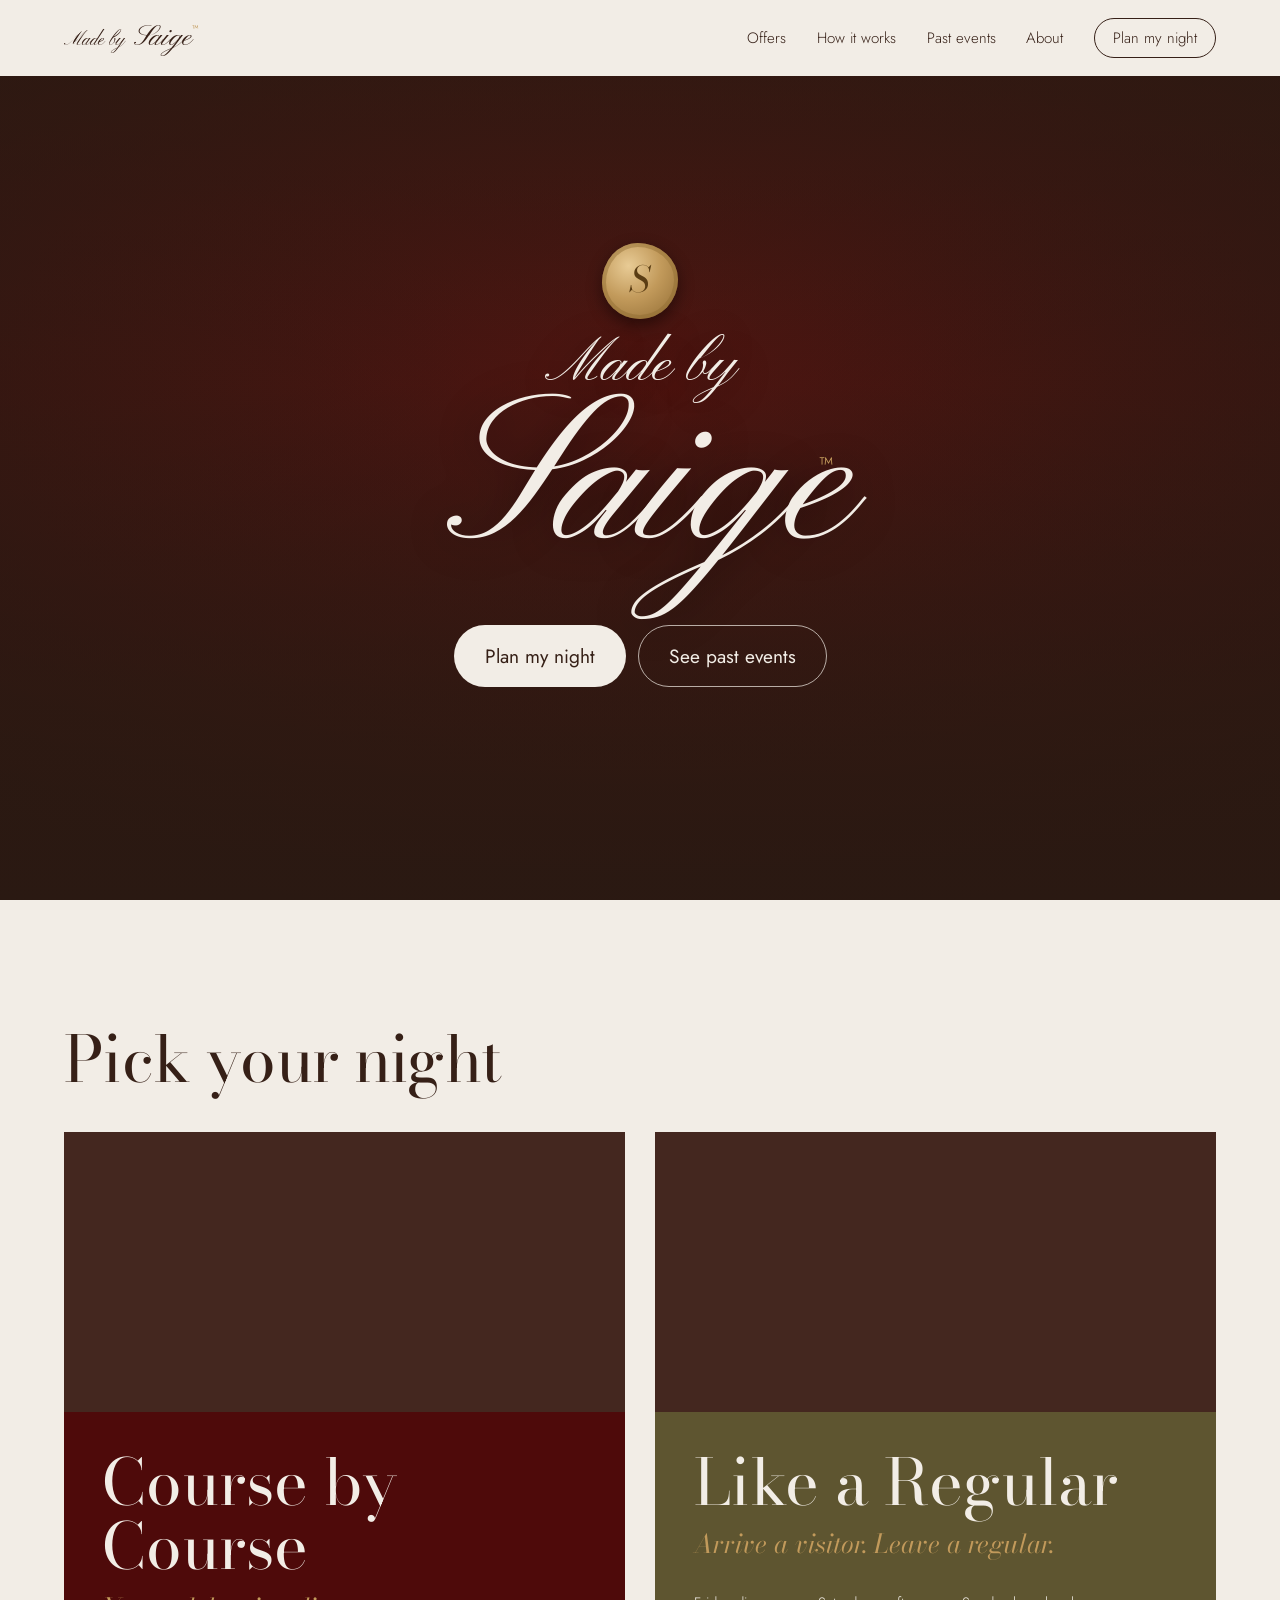
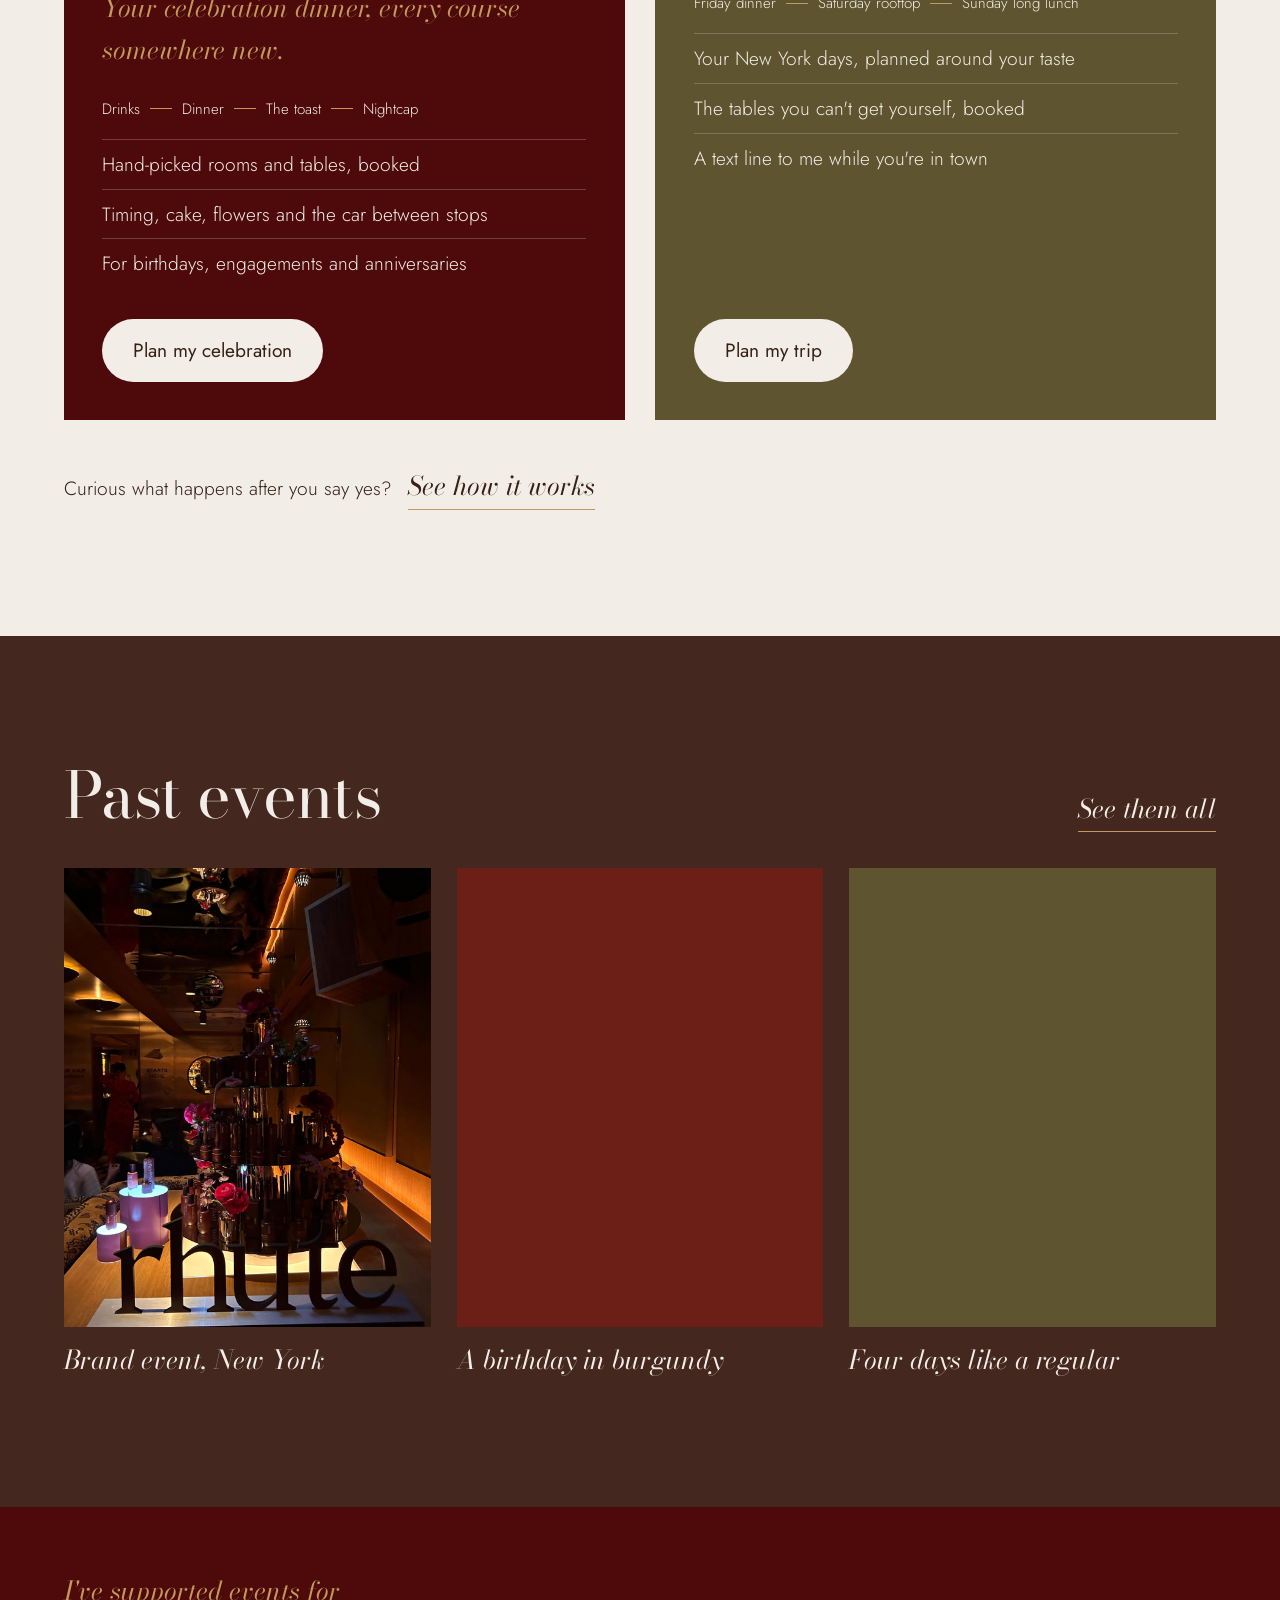
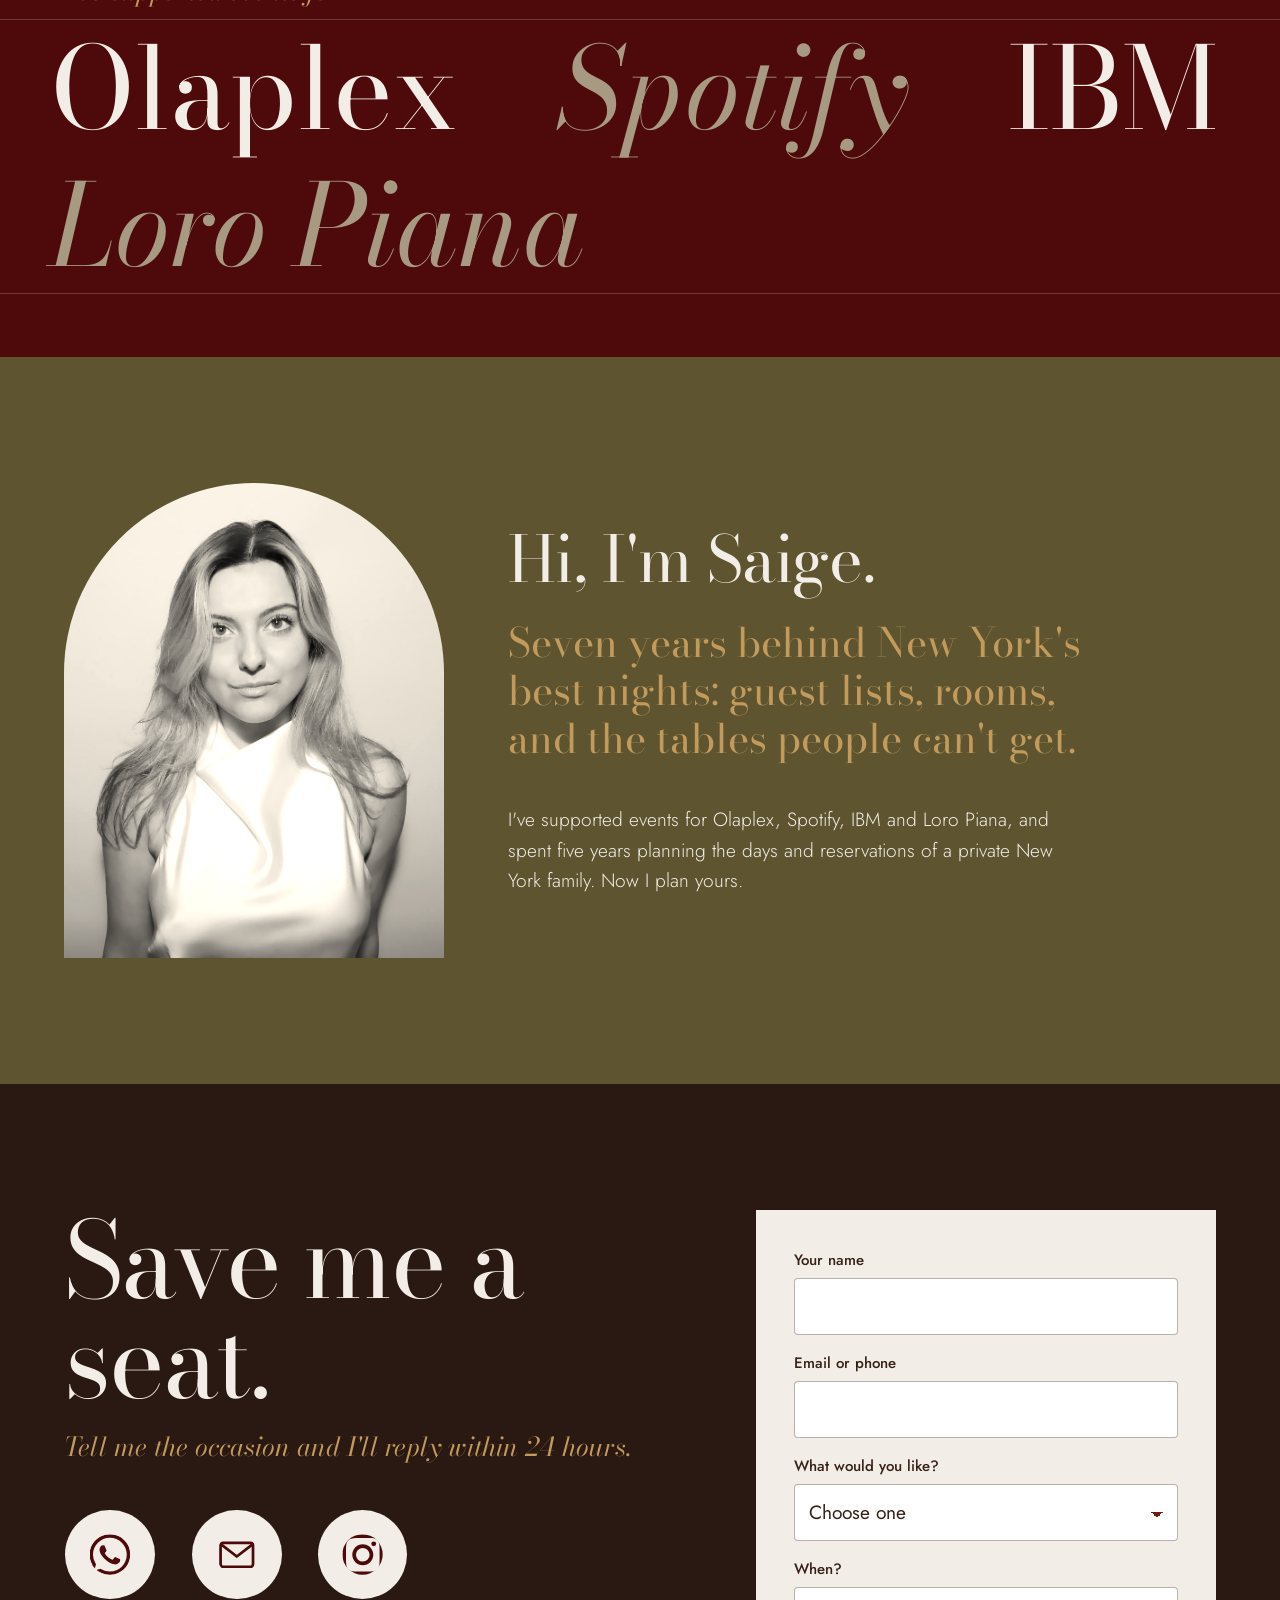
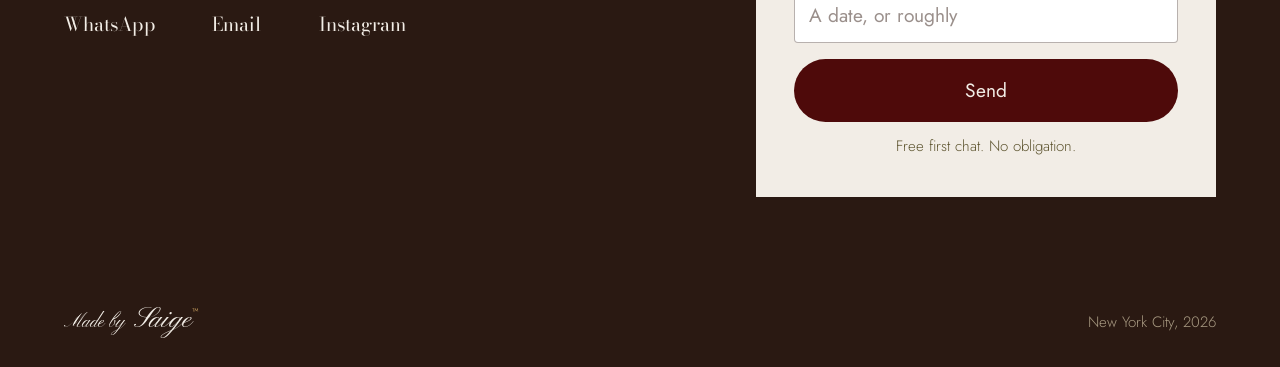
==== commit 37978ce3: "Add files via upload" ====
--- a/index.html
+++ b/index.html
@@ -5,7 +5,7 @@
   <meta name="viewport" content="width=device-width, initial-scale=1">
   <title>Made by Saige™ | Celebration dinners &amp; New York itineraries</title>
   <meta name="description" content="Celebration dinners and New York itineraries, fully planned by Saige.">
-  <meta name="theme-color" content="#A89A82">
+  <meta name="theme-color" content="#2A1912">
 
   <!-- How the link looks when shared on WhatsApp, iMessage, Instagram etc. -->
   <meta property="og:type" content="website">
@@ -19,8 +19,8 @@
   <link rel="preconnect" href="https://fonts.googleapis.com">
   <link rel="preconnect" href="https://fonts.gstatic.com" crossorigin>
   <link rel="preconnect" href="https://images.unsplash.com">
-  <link href="https://fonts.googleapis.com/css2?family=Bodoni+Moda:ital,opsz,wght@0,6..96,400..700;1,6..96,400..700&family=Jost:wght@300;400;500&display=swap" rel="stylesheet">
-  <link rel="stylesheet" href="css/style.css?v=10">
+  <link href="https://fonts.googleapis.com/css2?family=Bodoni+Moda:ital,opsz,wght@0,6..96,400..700;1,6..96,400..700&family=Jost:wght@300;400;500&family=Pinyon+Script&display=swap" rel="stylesheet">
+  <link rel="stylesheet" href="css/style.css?v=11">
   <script>
     if (!window.matchMedia('(prefers-reduced-motion: reduce)').matches) document.documentElement.classList.add('motion');
   </script>
@@ -48,44 +48,17 @@
 
 <main id="main">
 
-  <!-- 1. HERO: what you get, in five seconds (hide) -->
-  <section class="hero" id="top" data-theme data-bg="#A89A82" data-fg="#362017" style="--sbg:#A89A82;--sfg:#362017">
-    <div class="hero-text">
-      <h1 class="wordmark"><span class="wm-made">Made by</span> <span class="wm-name">Saige<sup>™</sup></span></h1>
-      <p class="hero-sub">Celebration dinners and New York itineraries, fully planned by Saige.</p>
+  <!-- 1. HERO: the vibe, straight away (dark, candlelit photo) -->
+  <section class="hero hero-photo" id="top" data-theme data-bg="#2A1912" data-fg="#F2EDE6" style="--sbg:#2A1912;--sfg:#F2EDE6">
+    <div class="hero-bg" aria-hidden="true">
+      <img src="https://images.unsplash.com/photo-1536392706976-e486e2ba97af?auto=format&fit=crop&w=2200&q=80" alt="" fetchpriority="high" onerror="this.style.visibility='hidden'">
+    </div>
+    <div class="hero-center">
+      <div class="hero-seal" aria-hidden="true"><span>S</span></div>
+      <h1 class="script-mark"><span class="sm-made">Made by</span> <span class="sm-name">Saige<sup>™</sup></span></h1>
       <div class="hero-ctas">
-        <a href="#book" class="btn btn-dark">Plan my night</a>
+        <a href="#book" class="btn btn-ivory">Plan my night</a>
         <a href="portfolio.html" class="btn btn-line">See past events</a>
-      </div>
-    </div>
-
-    <div class="hero-visual" aria-hidden="true">
-      <div class="envelope">
-        <div class="env-back"></div>
-        <div class="invite">
-          <p class="inv-small">Made by Saige<sup>™</sup></p>
-          <p class="inv-big">You're invited.</p>
-          <p class="inv-small inv-foot">Get dressed. The rest is planned.</p>
-        </div>
-        <div class="env-front"></div>
-        <div class="env-flap"></div>
-        <div class="seal"><span>S</span></div>
-      </div>
-      <div class="confetti">
-        <i style="left:4%;top:14%;--c:#C29A5B;--s:10px"></i><i style="left:16%;top:86%;--c:#F2EDE6;--s:7px"></i>
-        <i style="left:88%;top:10%;--c:#6B1F17;--s:7px"></i><i style="left:96%;top:70%;--c:#C29A5B;--s:6px"></i>
-        <i style="left:60%;top:94%;--c:#4E0A0A;--s:6px"></i><i style="left:40%;top:4%;--c:#F2EDE6;--s:8px"></i>
-      </div>
-    </div>
-  </section>
-
-  <!-- BRANDS: the names slide with the scroll, like the first version (burgundy) -->
-  <section class="brands-band" data-theme data-bg="#4E0A0A" data-fg="#F2EDE6" style="--sbg:#4E0A0A;--sfg:#F2EDE6">
-    <p class="brands-lede">I've supported events for</p>
-    <div class="marquee" aria-label="Olaplex, Spotify, IBM and Loro Piana">
-      <div class="marquee-row" aria-hidden="true">
-        <span>Olaplex</span><span>Spotify</span><span>IBM</span><span>Loro Piana</span>
-        <span>Olaplex</span><span>Spotify</span><span>IBM</span><span>Loro Piana</span>
       </div>
     </div>
   </section>
@@ -96,7 +69,7 @@
     <div class="offer-grid">
 
       <article class="offer" style="--obg:#4E0A0A">
-        <div class="offer-img"><img class="stock" src="https://images.unsplash.com/photo-1536392706976-e486e2ba97af?auto=format&fit=crop&w=1100&q=75" alt="A long dinner table set with flowers and candles" loading="lazy" onerror="this.style.visibility='hidden'"></div>
+        <div class="offer-img"><img class="stock" src="https://images.unsplash.com/photo-1562050344-f7ad946cee35?auto=format&fit=crop&w=1100&q=75" alt="A long dinner table set with candles and glass bottles" loading="lazy" onerror="this.style.visibility='hidden'"></div>
         <div class="offer-body">
           <h3>Course by Course</h3>
           <p class="offer-promise">Your celebration dinner, every course somewhere new.</p>
@@ -155,6 +128,17 @@
     </div>
   </section>
 
+  <!-- BRANDS: the names slide with the scroll, like the first version (burgundy) -->
+  <section class="brands-band" data-theme data-bg="#4E0A0A" data-fg="#F2EDE6" style="--sbg:#4E0A0A;--sfg:#F2EDE6">
+    <p class="brands-lede">I've supported events for</p>
+    <div class="marquee" aria-label="Olaplex, Spotify, IBM and Loro Piana">
+      <div class="marquee-row" aria-hidden="true">
+        <span>Olaplex</span><span>Spotify</span><span>IBM</span><span>Loro Piana</span>
+        <span>Olaplex</span><span>Spotify</span><span>IBM</span><span>Loro Piana</span>
+      </div>
+    </div>
+  </section>
+
   <!-- 5. ABOUT (olive) -->
   <section class="about" id="about" data-theme data-bg="#5E5530" data-fg="#F2EDE6" style="--sbg:#5E5530;--sfg:#F2EDE6">
     <figure class="about-photo"><img src="images/portrait.jpg" alt="Black and white portrait of Saige" loading="lazy" width="1025" height="1053"></figure>
@@ -217,6 +201,6 @@
 <script src="https://cdnjs.cloudflare.com/ajax/libs/gsap/3.12.5/gsap.min.js"></script>
 <script src="https://cdnjs.cloudflare.com/ajax/libs/gsap/3.12.5/ScrollTrigger.min.js"></script>
 <script src="https://cdn.jsdelivr.net/npm/lenis@1.1.13/dist/lenis.min.js"></script>
-<script src="js/main.js?v=10"></script>
+<script src="js/main.js?v=11"></script>
 </body>
 </html>
--- a/css/style.css
+++ b/css/style.css
@@ -471,3 +471,48 @@
 .faq summary::after { content: "+"; font-family: var(--sans); color: var(--brick); transition: transform .25s; }
 .faq details[open] summary::after { transform: rotate(45deg); }
 .faq details p { margin: 0 0 20px; max-width: 56ch; }
+
+/* =========================================================
+   v11: luxurious opening screen
+   ========================================================= */
+:root { --script: "Pinyon Script", "Snell Roundhand", "Edwardian Script ITC", cursive; }
+
+/* the brand name in script everywhere it appears as a logo */
+.nav-mark, .footer-mark { font-family: var(--script); font-size: 1.9rem; line-height: 1; }
+.nav-mark .mb, .footer-mark .mb { font-style: normal; font-size: .62em; }
+.nav-mark sup, .footer-mark sup { font-size: .32em; }
+
+.hero-photo {
+  position: relative; overflow: hidden;
+  grid-template-columns: 1fr; place-items: center; text-align: center;
+  min-height: 100svh; padding-top: 110px; padding-bottom: 80px;
+  color: var(--ivory);
+}
+.hero-bg { position: absolute; inset: -4% 0 0; z-index: 0; background: radial-gradient(120% 90% at 50% 40%, #5a1712, #2A1912 70%); }
+.hero-bg img { width: 100%; height: 100%; object-fit: cover; filter: saturate(.9) contrast(1.05); }
+.hero-bg::after {
+  content: ""; position: absolute; inset: 0;
+  background:
+    radial-gradient(80% 70% at 50% 45%, rgba(42,25,18,.15), rgba(42,25,18,.7) 100%),
+    linear-gradient(180deg, rgba(42,25,18,.55) 0%, rgba(78,10,10,.25) 45%, rgba(42,25,18,.8) 100%);
+}
+.hero-center { position: relative; z-index: 1; display: flex; flex-direction: column; align-items: center; }
+
+.hero-seal {
+  width: clamp(58px, 6vw, 78px); aspect-ratio: 1; margin-bottom: clamp(10px, 2vh, 20px);
+  border-radius: 47% 53% 50% 50% / 52% 48% 52% 48%;
+  background: radial-gradient(circle at 35% 30%, #e8cb95, var(--gold) 45%, #8f6a32 100%);
+  box-shadow: 0 6px 16px rgba(0,0,0,.45), inset 0 0 0 4px rgba(143,106,50,.45);
+  display: grid; place-items: center;
+}
+.hero-seal span { font-family: var(--serif); font-style: italic; font-size: clamp(1.8rem, 2.8vw, 2.4rem); line-height: 1; color: #5a3d14; margin-top: -.06em; }
+
+.hero-photo .script-mark { font-family: var(--script); font-weight: 400; letter-spacing: 0; line-height: 1; margin: 0; color: var(--ivory); text-shadow: 0 4px 40px rgba(0,0,0,.45); }
+.sm-made { display: block; font-size: clamp(2.2rem, 1rem + 3.4vw, 4.6rem); line-height: 1; margin-bottom: -.25em; }
+.sm-name { display: block; font-size: clamp(6.4rem, 2rem + 14vw, 16rem); line-height: 1; padding: 0 .1em; }
+.sm-name sup { font-family: var(--sans); font-size: .1em; top: 3.4em; margin-left: -1.6em; color: var(--gold); text-shadow: none; }
+.hero-photo .hero-ctas { justify-content: center; margin-top: clamp(18px, 3.5vh, 36px); }
+.hero-photo .btn-line { border-color: rgba(242,237,230,.7); }
+@media (max-width: 860px) {
+  .hero-photo { padding-top: 90px; padding-bottom: 60px; min-height: 92svh; }
+}
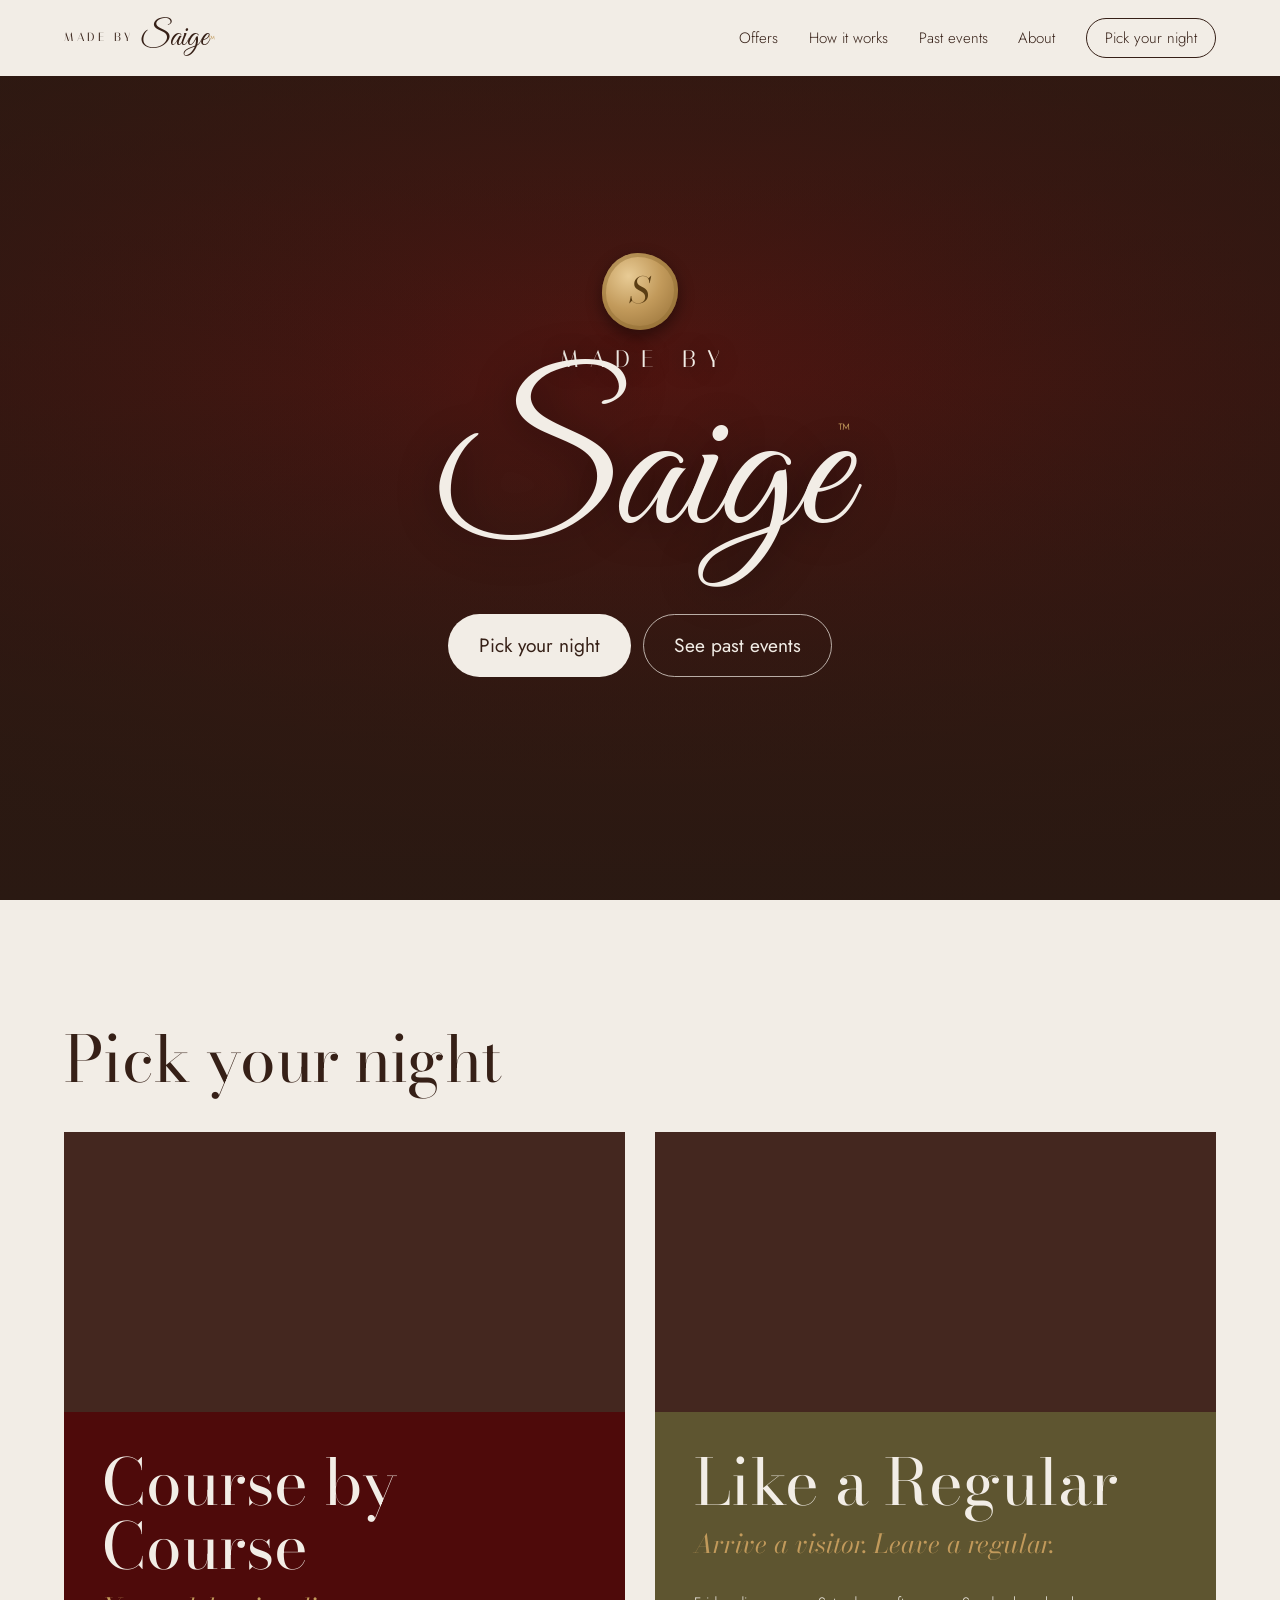
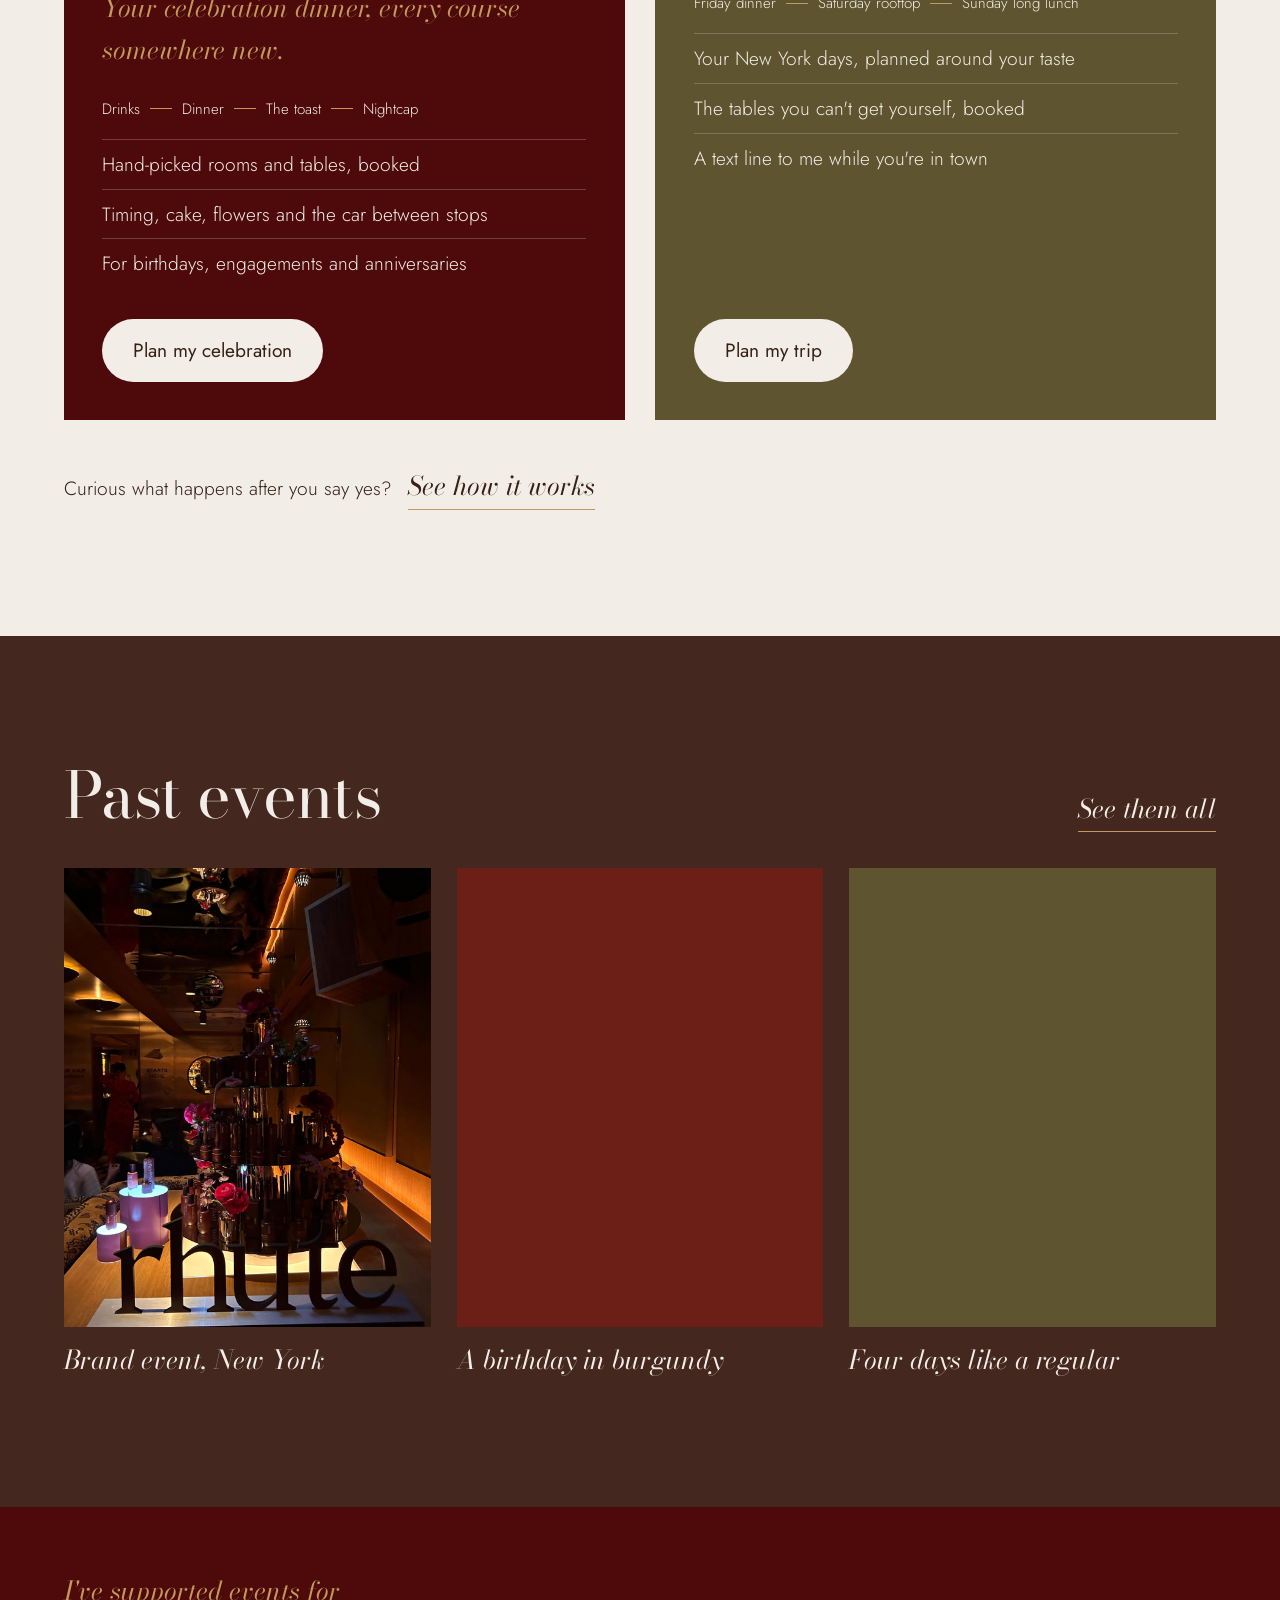
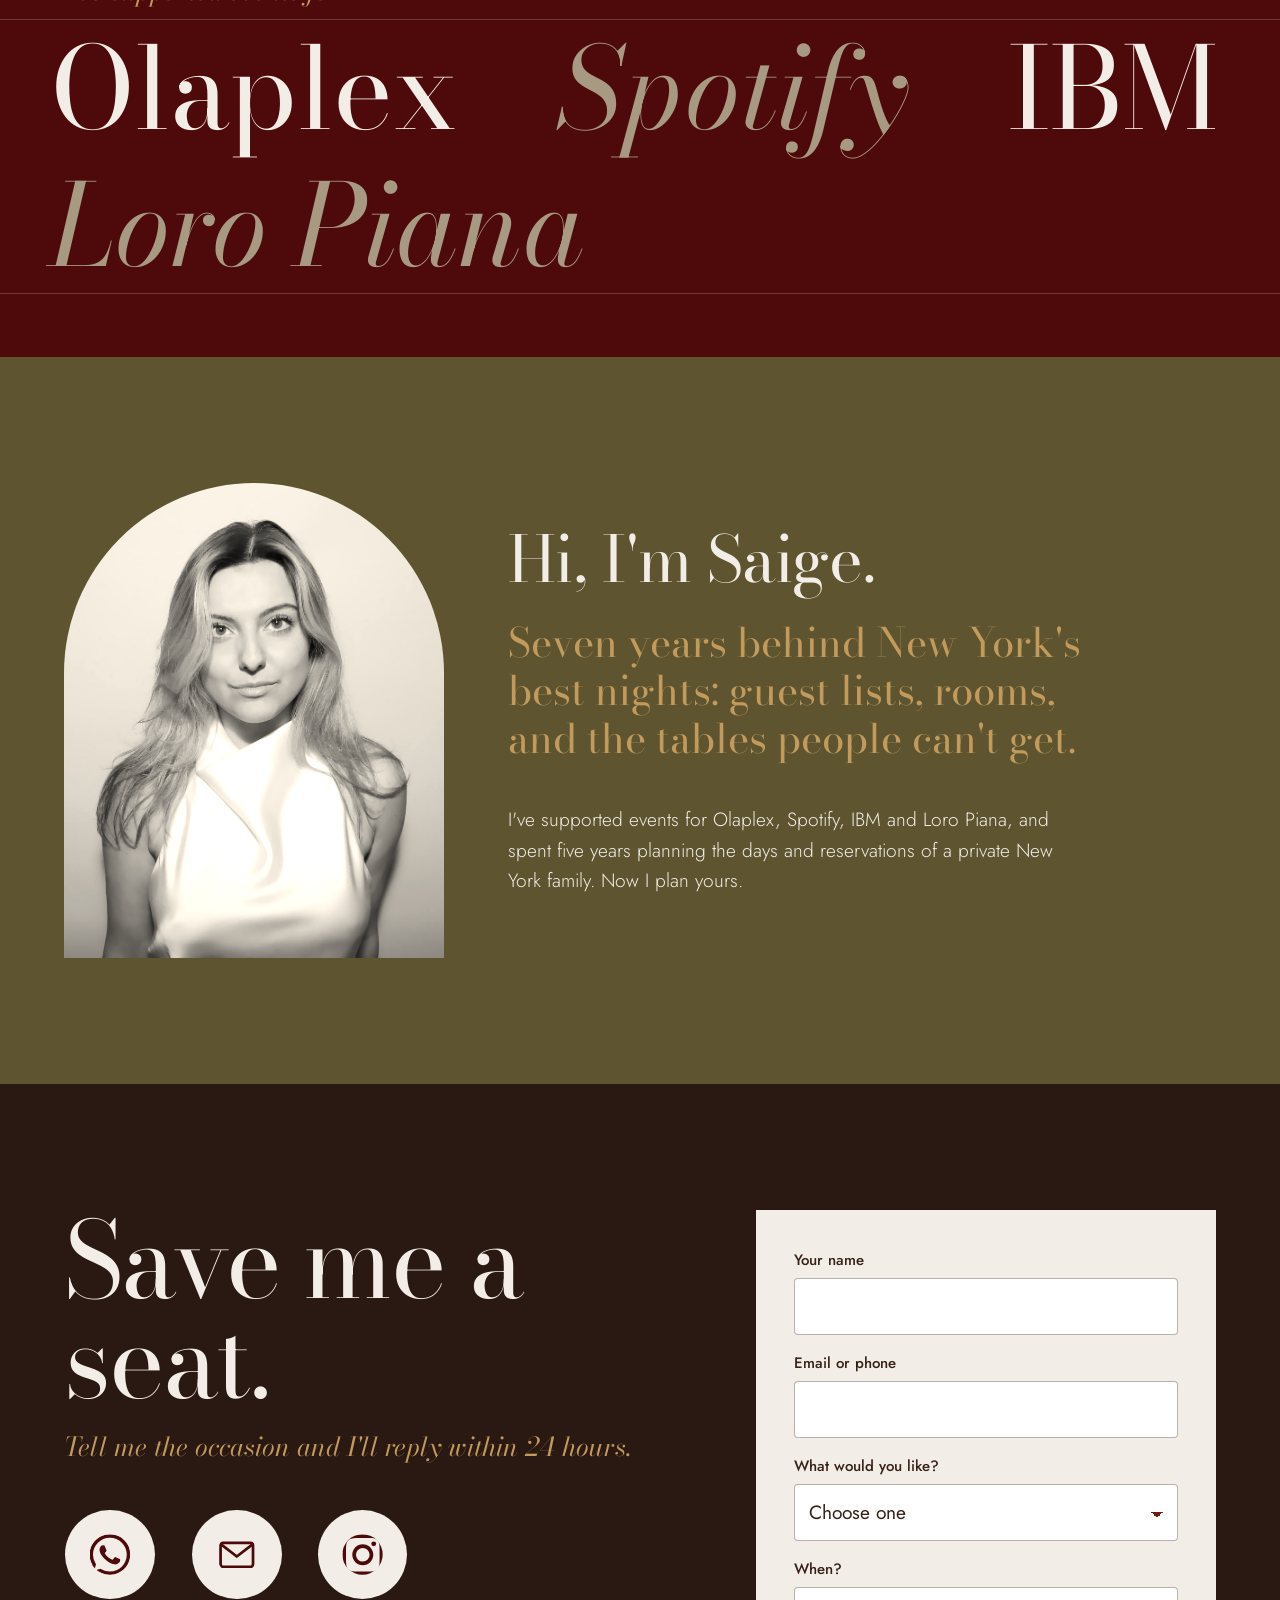
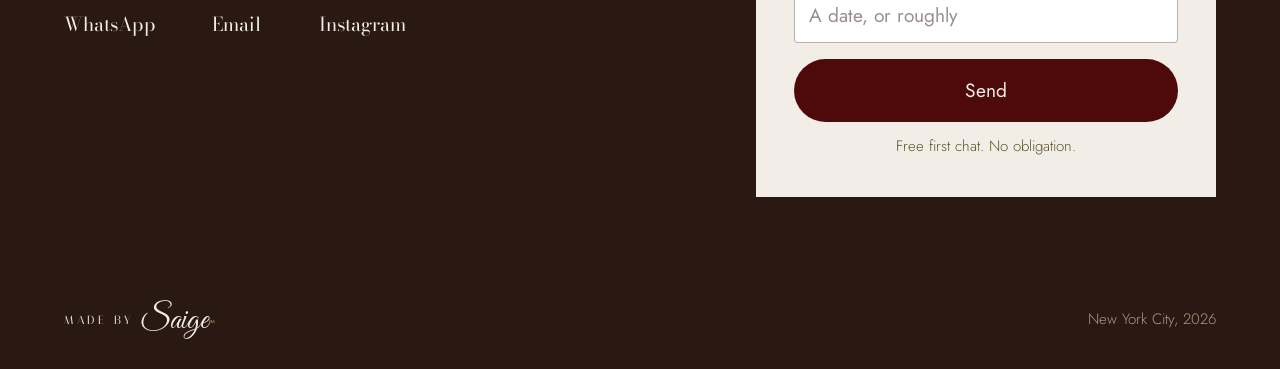
==== commit 82a8b5e7: "Add files via upload" ====
--- a/index.html
+++ b/index.html
@@ -19,8 +19,8 @@
   <link rel="preconnect" href="https://fonts.googleapis.com">
   <link rel="preconnect" href="https://fonts.gstatic.com" crossorigin>
   <link rel="preconnect" href="https://images.unsplash.com">
-  <link href="https://fonts.googleapis.com/css2?family=Bodoni+Moda:ital,opsz,wght@0,6..96,400..700;1,6..96,400..700&family=Jost:wght@300;400;500&family=Pinyon+Script&display=swap" rel="stylesheet">
-  <link rel="stylesheet" href="css/style.css?v=11">
+  <link href="https://fonts.googleapis.com/css2?family=Bodoni+Moda:ital,opsz,wght@0,6..96,400..700;1,6..96,400..700&family=Jost:wght@300;400;500&family=Great+Vibes&family=Italiana&display=swap" rel="stylesheet">
+  <link rel="stylesheet" href="css/style.css?v=12">
   <script>
     if (!window.matchMedia('(prefers-reduced-motion: reduce)').matches) document.documentElement.classList.add('motion');
   </script>
@@ -42,7 +42,7 @@
     <a href="how-it-works.html">How it works</a>
     <a href="portfolio.html">Past events</a>
     <a href="#about">About</a>
-    <a href="#book" class="nav-cta">Plan my night</a>
+    <a href="#offers" class="nav-cta">Pick your night</a>
   </nav>
 </header>
 
@@ -57,7 +57,7 @@
       <div class="hero-seal" aria-hidden="true"><span>S</span></div>
       <h1 class="script-mark"><span class="sm-made">Made by</span> <span class="sm-name">Saige<sup>™</sup></span></h1>
       <div class="hero-ctas">
-        <a href="#book" class="btn btn-ivory">Plan my night</a>
+        <a href="#offers" class="btn btn-ivory">Pick your night</a>
         <a href="portfolio.html" class="btn btn-line">See past events</a>
       </div>
     </div>
@@ -194,13 +194,13 @@
 
 <!-- phones: the booking button is always one tap away -->
 <div class="sticky-cta">
-  <a href="#book" class="btn btn-dark">Plan my night</a>
+  <a href="#offers" class="btn btn-dark">Pick your night</a>
   <a href="https://wa.me/12038181036?text=Hi%20Saige%2C%20I%27d%20love%20to%20plan%20something%20with%20you." class="sticky-wa" target="_blank" rel="noopener" aria-label="Message Saige on WhatsApp"><svg><use href="#i-wa"/></svg></a>
 </div>
 
 <script src="https://cdnjs.cloudflare.com/ajax/libs/gsap/3.12.5/gsap.min.js"></script>
 <script src="https://cdnjs.cloudflare.com/ajax/libs/gsap/3.12.5/ScrollTrigger.min.js"></script>
 <script src="https://cdn.jsdelivr.net/npm/lenis@1.1.13/dist/lenis.min.js"></script>
-<script src="js/main.js?v=11"></script>
+<script src="js/main.js?v=12"></script>
 </body>
 </html>
--- a/css/style.css
+++ b/css/style.css
@@ -475,11 +475,11 @@
 /* =========================================================
    v11: luxurious opening screen
    ========================================================= */
-:root { --script: "Pinyon Script", "Snell Roundhand", "Edwardian Script ITC", cursive; }
+:root { --script: "Great Vibes", "Snell Roundhand", cursive; --caps: "Italiana", "Didot", Georgia, serif; }
 
 /* the brand name in script everywhere it appears as a logo */
-.nav-mark, .footer-mark { font-family: var(--script); font-size: 1.9rem; line-height: 1; }
-.nav-mark .mb, .footer-mark .mb { font-style: normal; font-size: .62em; }
+.nav-mark, .footer-mark { font-family: var(--script); font-size: 2rem; line-height: 1; display: inline-flex; align-items: center; }
+.nav-mark .mb, .footer-mark .mb { font-family: var(--caps); font-style: normal; text-transform: uppercase; letter-spacing: .28em; font-size: .36em; margin-right: .55em; }
 .nav-mark sup, .footer-mark sup { font-size: .32em; }
 
 .hero-photo {
@@ -508,11 +508,24 @@
 .hero-seal span { font-family: var(--serif); font-style: italic; font-size: clamp(1.8rem, 2.8vw, 2.4rem); line-height: 1; color: #5a3d14; margin-top: -.06em; }
 
 .hero-photo .script-mark { font-family: var(--script); font-weight: 400; letter-spacing: 0; line-height: 1; margin: 0; color: var(--ivory); text-shadow: 0 4px 40px rgba(0,0,0,.45); }
-.sm-made { display: block; font-size: clamp(2.2rem, 1rem + 3.4vw, 4.6rem); line-height: 1; margin-bottom: -.25em; }
-.sm-name { display: block; font-size: clamp(6.4rem, 2rem + 14vw, 16rem); line-height: 1; padding: 0 .1em; }
-.sm-name sup { font-family: var(--sans); font-size: .1em; top: 3.4em; margin-left: -1.6em; color: var(--gold); text-shadow: none; }
+.sm-made { display: block; font-family: var(--caps); text-transform: uppercase; letter-spacing: .45em; padding-left: .45em; font-size: clamp(.95rem, .6rem + 1.1vw, 1.55rem); line-height: 1; margin-bottom: .1em; text-shadow: 0 2px 20px rgba(0,0,0,.5); }
+.sm-name { display: block; font-size: clamp(6rem, 2rem + 13vw, 15rem); line-height: 1.05; padding: 0 .15em; }
+.sm-name sup { font-family: var(--sans); font-size: .09em; top: 2.6em; margin-left: -.6em; color: var(--gold); text-shadow: none; }
 .hero-photo .hero-ctas { justify-content: center; margin-top: clamp(18px, 3.5vh, 36px); }
 .hero-photo .btn-line { border-color: rgba(242,237,230,.7); }
 @media (max-width: 860px) {
   .hero-photo { padding-top: 90px; padding-bottom: 60px; min-height: 92svh; }
 }
+
+/* ---------- photo opening for inner pages (How it works) ---------- */
+.page-hero {
+  position: relative; overflow: hidden; color: var(--ivory);
+  min-height: 78svh; display: grid; place-items: center; text-align: center;
+  padding-top: 120px; padding-bottom: 72px;
+}
+.page-hero-inner { position: relative; z-index: 1; display: flex; flex-direction: column; align-items: center; }
+.page-hero .page-title { font-family: var(--script); font-weight: 400; font-size: clamp(4.2rem, 2rem + 8vw, 9.5rem); line-height: 1.05; letter-spacing: 0; color: var(--ivory); text-shadow: 0 4px 40px rgba(0,0,0,.45); }
+.page-hero .hw-lede { color: var(--ivory); max-width: 32ch; margin: .3em auto 1.3em; text-shadow: 0 2px 20px rgba(0,0,0,.5); }
+.page-hero .jump { justify-content: center; }
+.page-hero .jump a { border-color: rgba(242,237,230,.55); color: var(--ivory); backdrop-filter: blur(4px); }
+.page-hero .jump a:hover { background: var(--ivory); color: var(--chocolate); border-color: var(--ivory); }
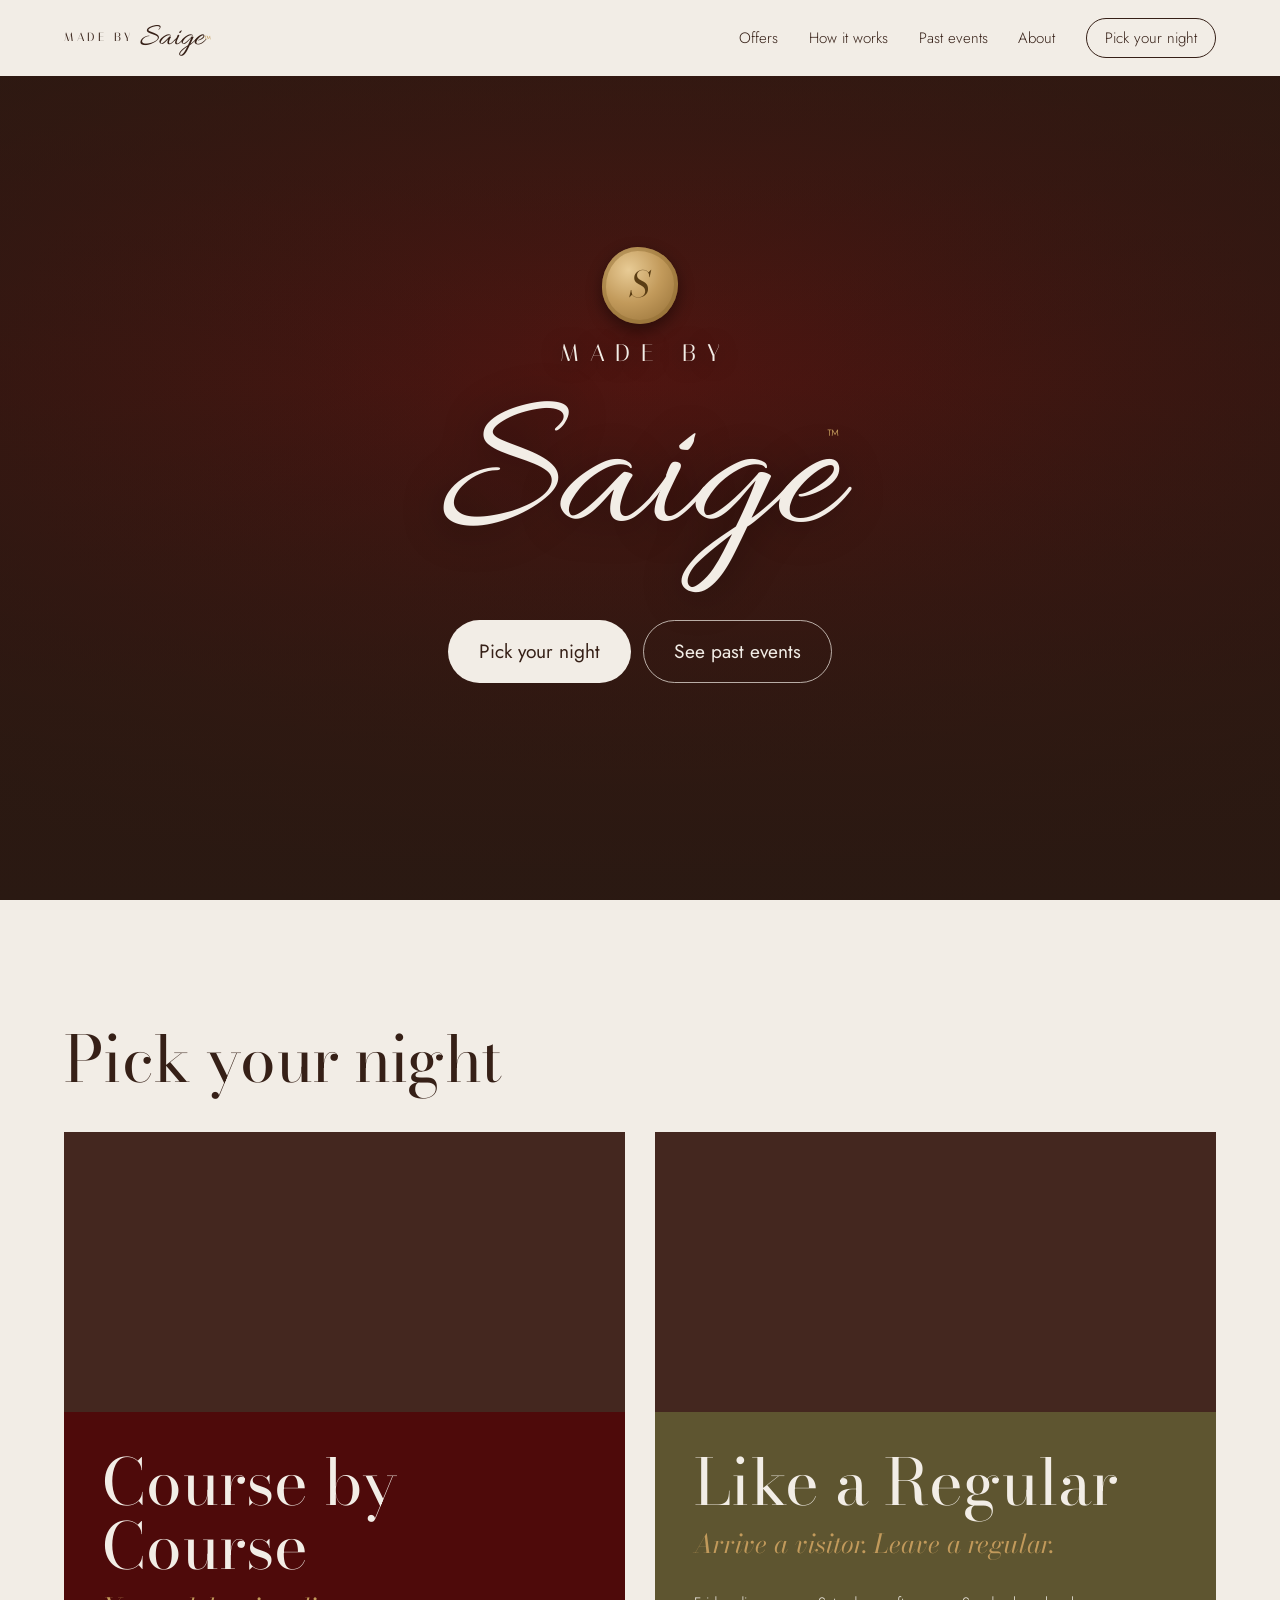
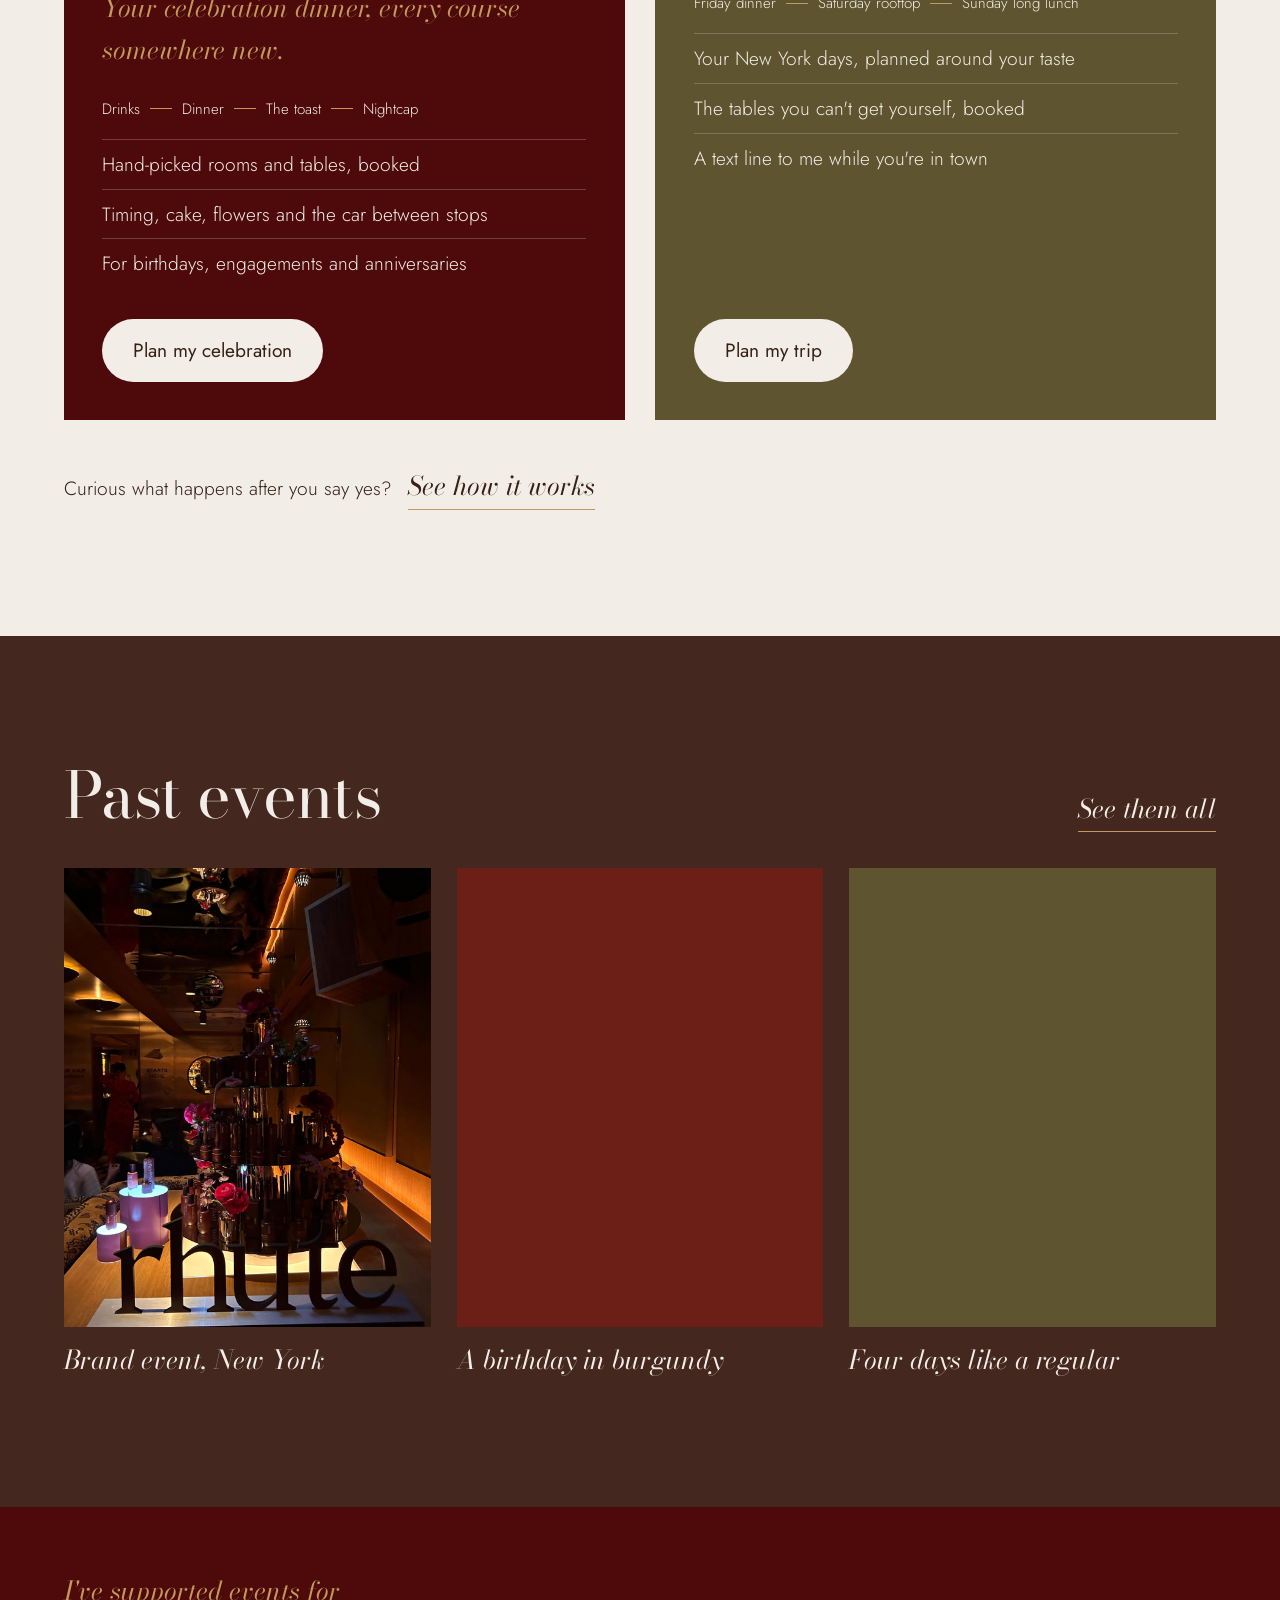
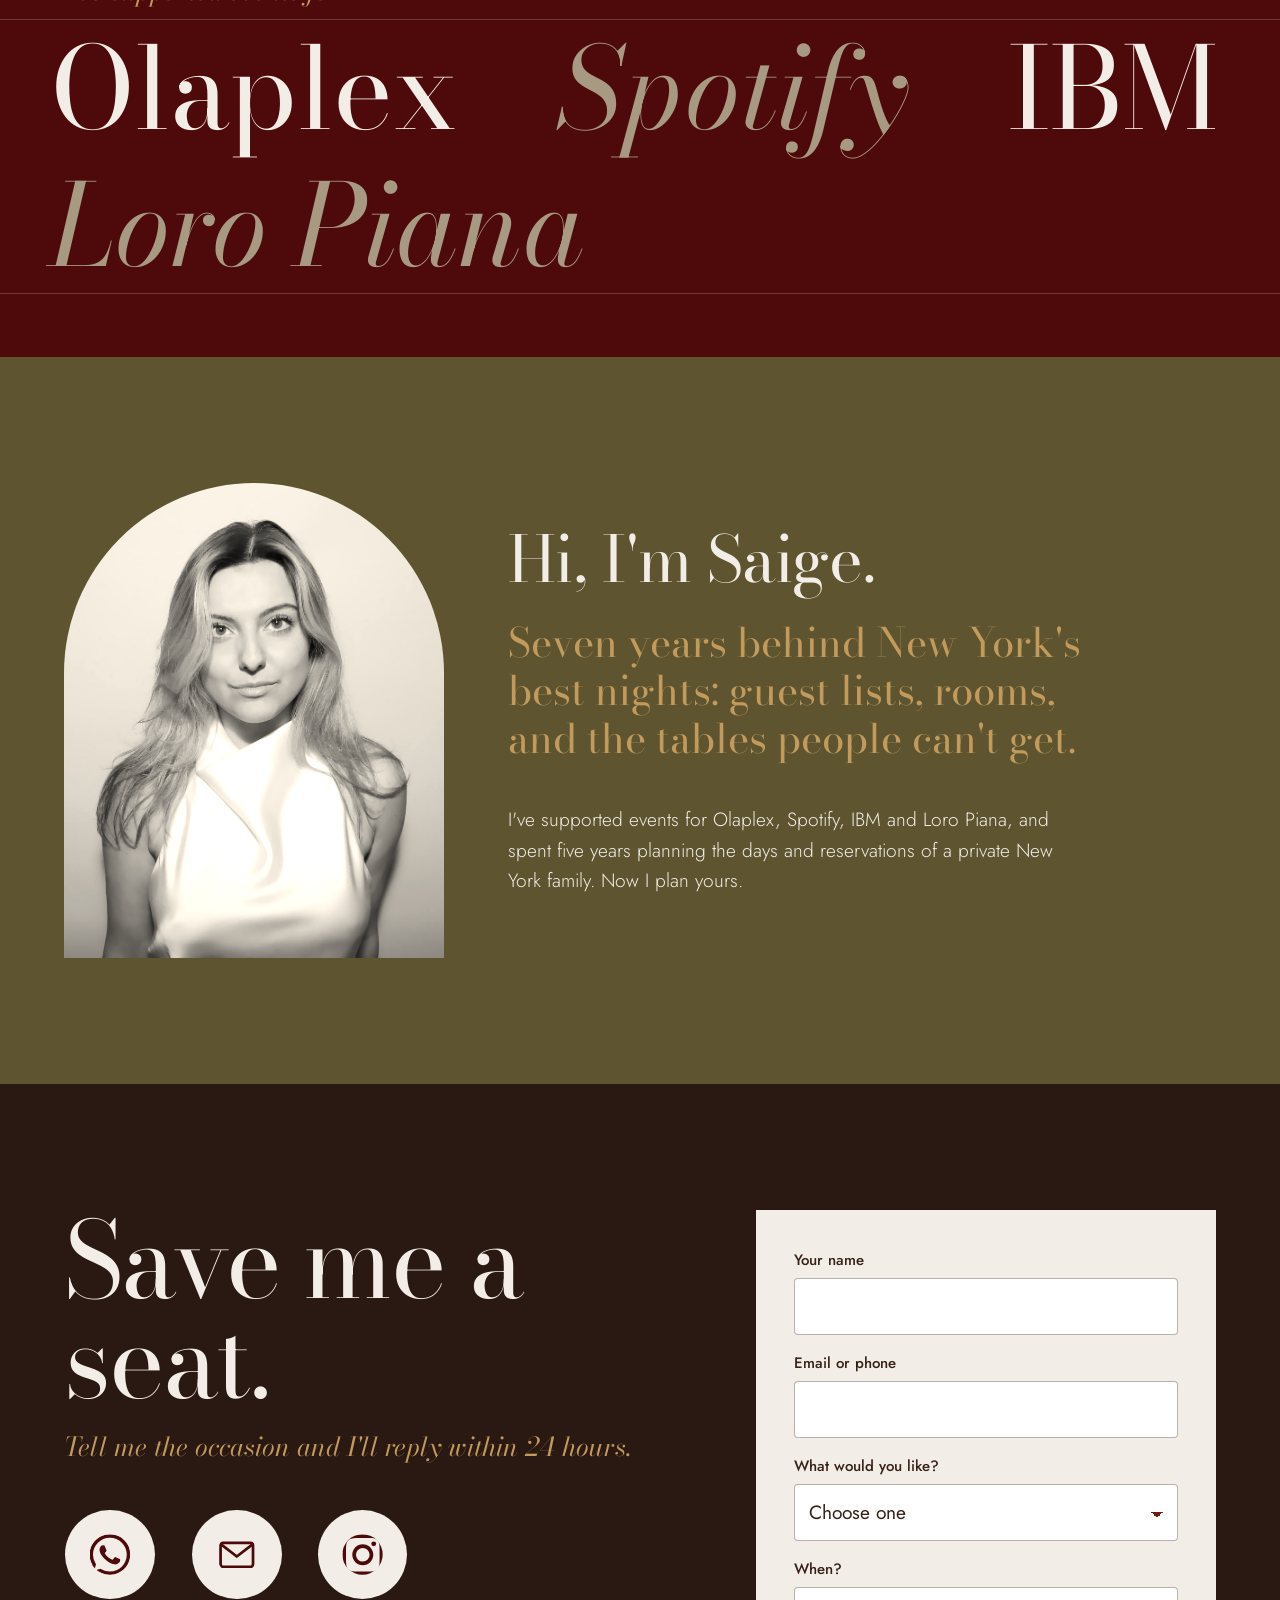
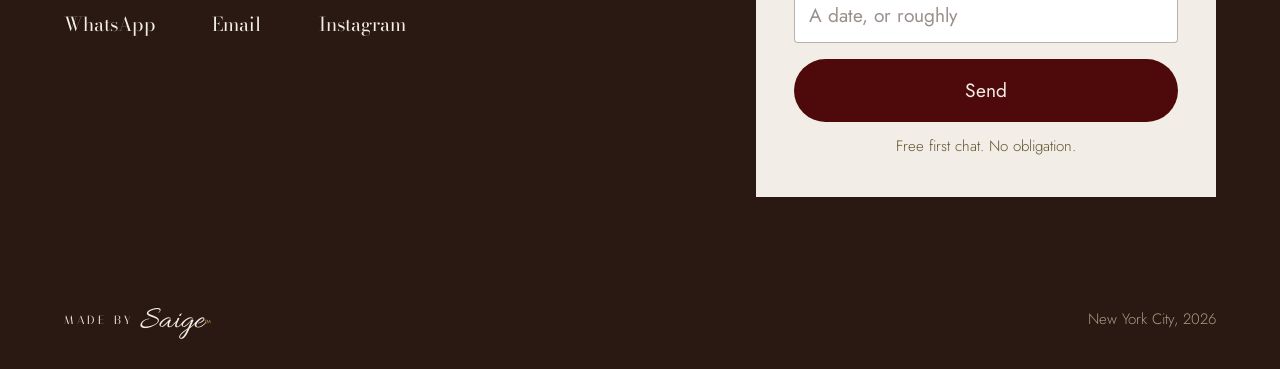
==== commit 58a09584: "Add files via upload" ====
--- a/index.html
+++ b/index.html
@@ -19,8 +19,8 @@
   <link rel="preconnect" href="https://fonts.googleapis.com">
   <link rel="preconnect" href="https://fonts.gstatic.com" crossorigin>
   <link rel="preconnect" href="https://images.unsplash.com">
-  <link href="https://fonts.googleapis.com/css2?family=Bodoni+Moda:ital,opsz,wght@0,6..96,400..700;1,6..96,400..700&family=Jost:wght@300;400;500&family=Great+Vibes&family=Italiana&display=swap" rel="stylesheet">
-  <link rel="stylesheet" href="css/style.css?v=12">
+  <link href="https://fonts.googleapis.com/css2?family=Bodoni+Moda:ital,opsz,wght@0,6..96,400..700;1,6..96,400..700&family=Jost:wght@300;400;500&family=Allura&family=Italiana&display=swap" rel="stylesheet">
+  <link rel="stylesheet" href="css/style.css?v=13">
   <script>
     if (!window.matchMedia('(prefers-reduced-motion: reduce)').matches) document.documentElement.classList.add('motion');
   </script>
@@ -201,6 +201,6 @@
 <script src="https://cdnjs.cloudflare.com/ajax/libs/gsap/3.12.5/gsap.min.js"></script>
 <script src="https://cdnjs.cloudflare.com/ajax/libs/gsap/3.12.5/ScrollTrigger.min.js"></script>
 <script src="https://cdn.jsdelivr.net/npm/lenis@1.1.13/dist/lenis.min.js"></script>
-<script src="js/main.js?v=12"></script>
+<script src="js/main.js?v=13"></script>
 </body>
 </html>
--- a/css/style.css
+++ b/css/style.css
@@ -475,7 +475,7 @@
 /* =========================================================
    v11: luxurious opening screen
    ========================================================= */
-:root { --script: "Great Vibes", "Snell Roundhand", cursive; --caps: "Italiana", "Didot", Georgia, serif; }
+:root { --script: "Allura", "Snell Roundhand", cursive; --caps: "Italiana", "Didot", Georgia, serif; }
 
 /* the brand name in script everywhere it appears as a logo */
 .nav-mark, .footer-mark { font-family: var(--script); font-size: 2rem; line-height: 1; display: inline-flex; align-items: center; }
@@ -508,7 +508,7 @@
 .hero-seal span { font-family: var(--serif); font-style: italic; font-size: clamp(1.8rem, 2.8vw, 2.4rem); line-height: 1; color: #5a3d14; margin-top: -.06em; }
 
 .hero-photo .script-mark { font-family: var(--script); font-weight: 400; letter-spacing: 0; line-height: 1; margin: 0; color: var(--ivory); text-shadow: 0 4px 40px rgba(0,0,0,.45); }
-.sm-made { display: block; font-family: var(--caps); text-transform: uppercase; letter-spacing: .45em; padding-left: .45em; font-size: clamp(.95rem, .6rem + 1.1vw, 1.55rem); line-height: 1; margin-bottom: .1em; text-shadow: 0 2px 20px rgba(0,0,0,.5); }
+.sm-made { display: block; font-family: var(--caps); text-transform: uppercase; letter-spacing: .45em; padding-left: .45em; font-size: clamp(.95rem, .6rem + 1.1vw, 1.55rem); line-height: 1; margin-bottom: .6em; text-shadow: 0 2px 20px rgba(0,0,0,.5); }
 .sm-name { display: block; font-size: clamp(6rem, 2rem + 13vw, 15rem); line-height: 1.05; padding: 0 .15em; }
 .sm-name sup { font-family: var(--sans); font-size: .09em; top: 2.6em; margin-left: -.6em; color: var(--gold); text-shadow: none; }
 .hero-photo .hero-ctas { justify-content: center; margin-top: clamp(18px, 3.5vh, 36px); }
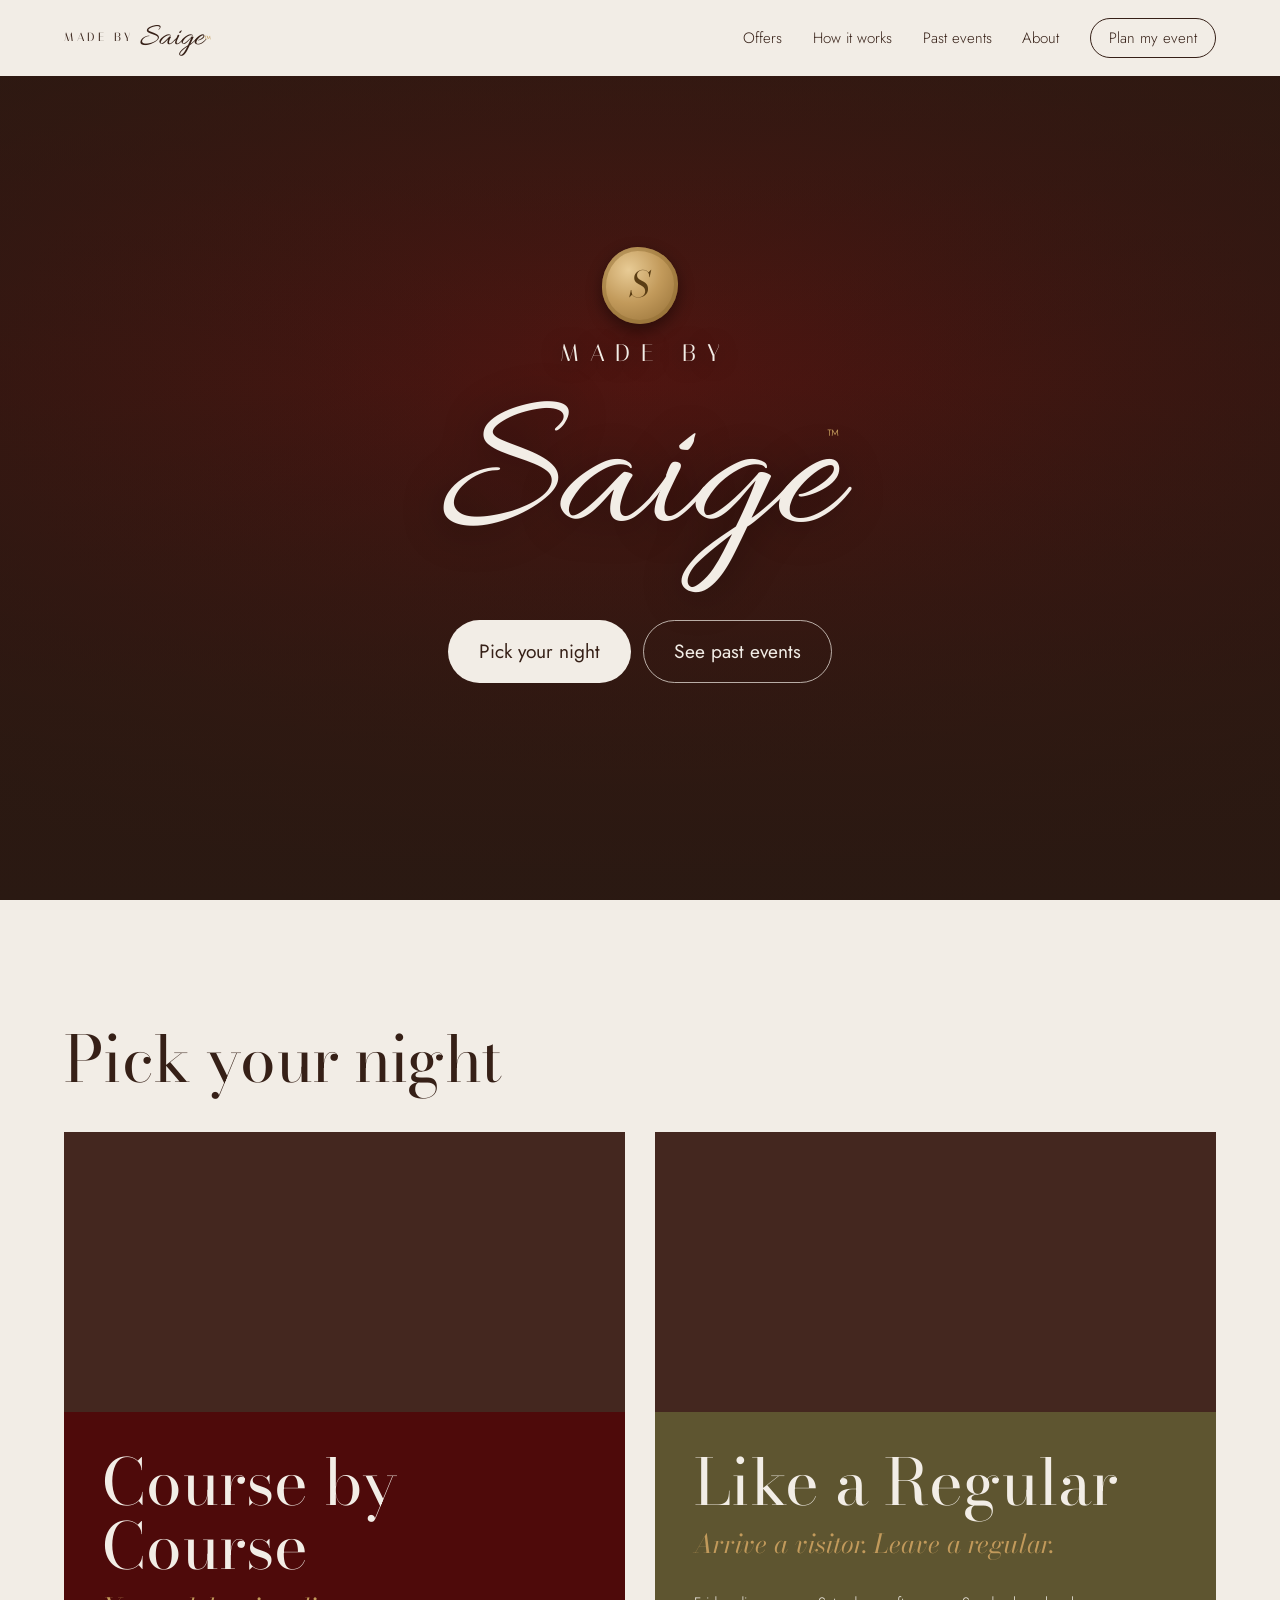
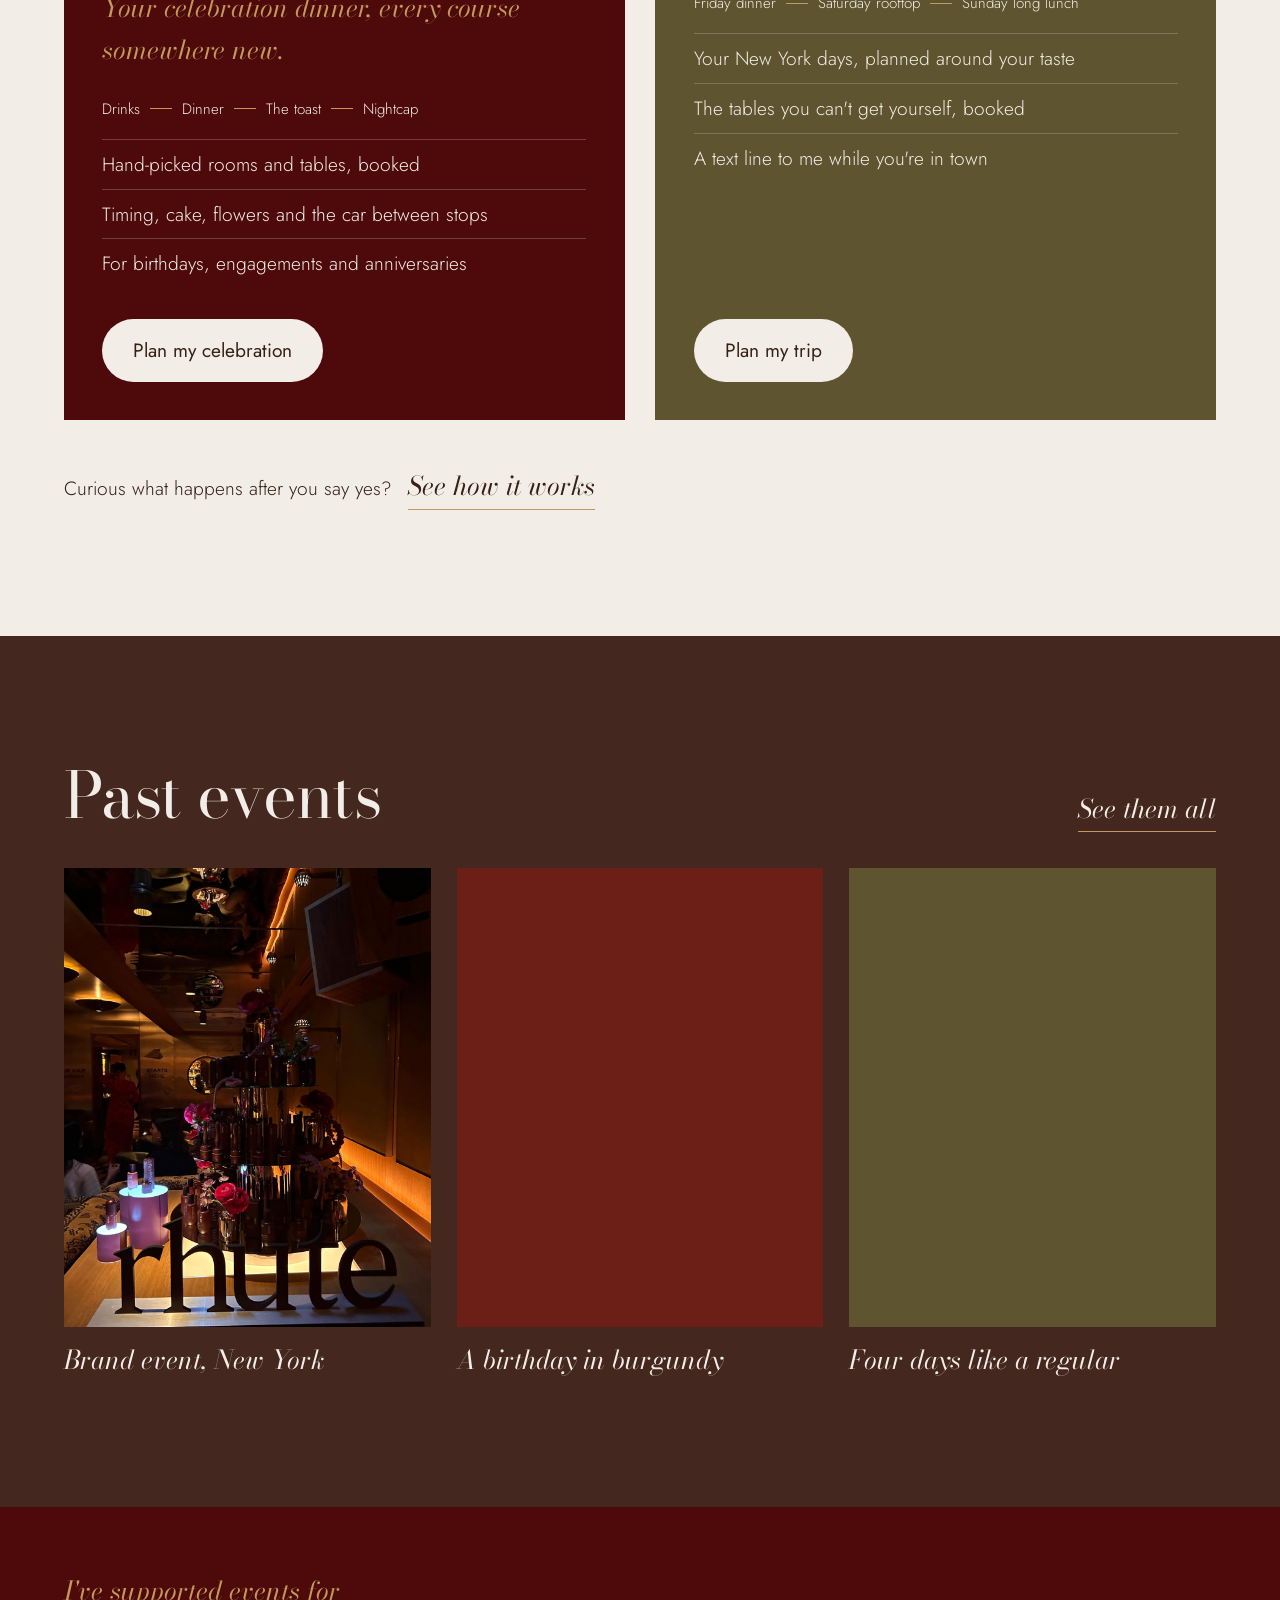
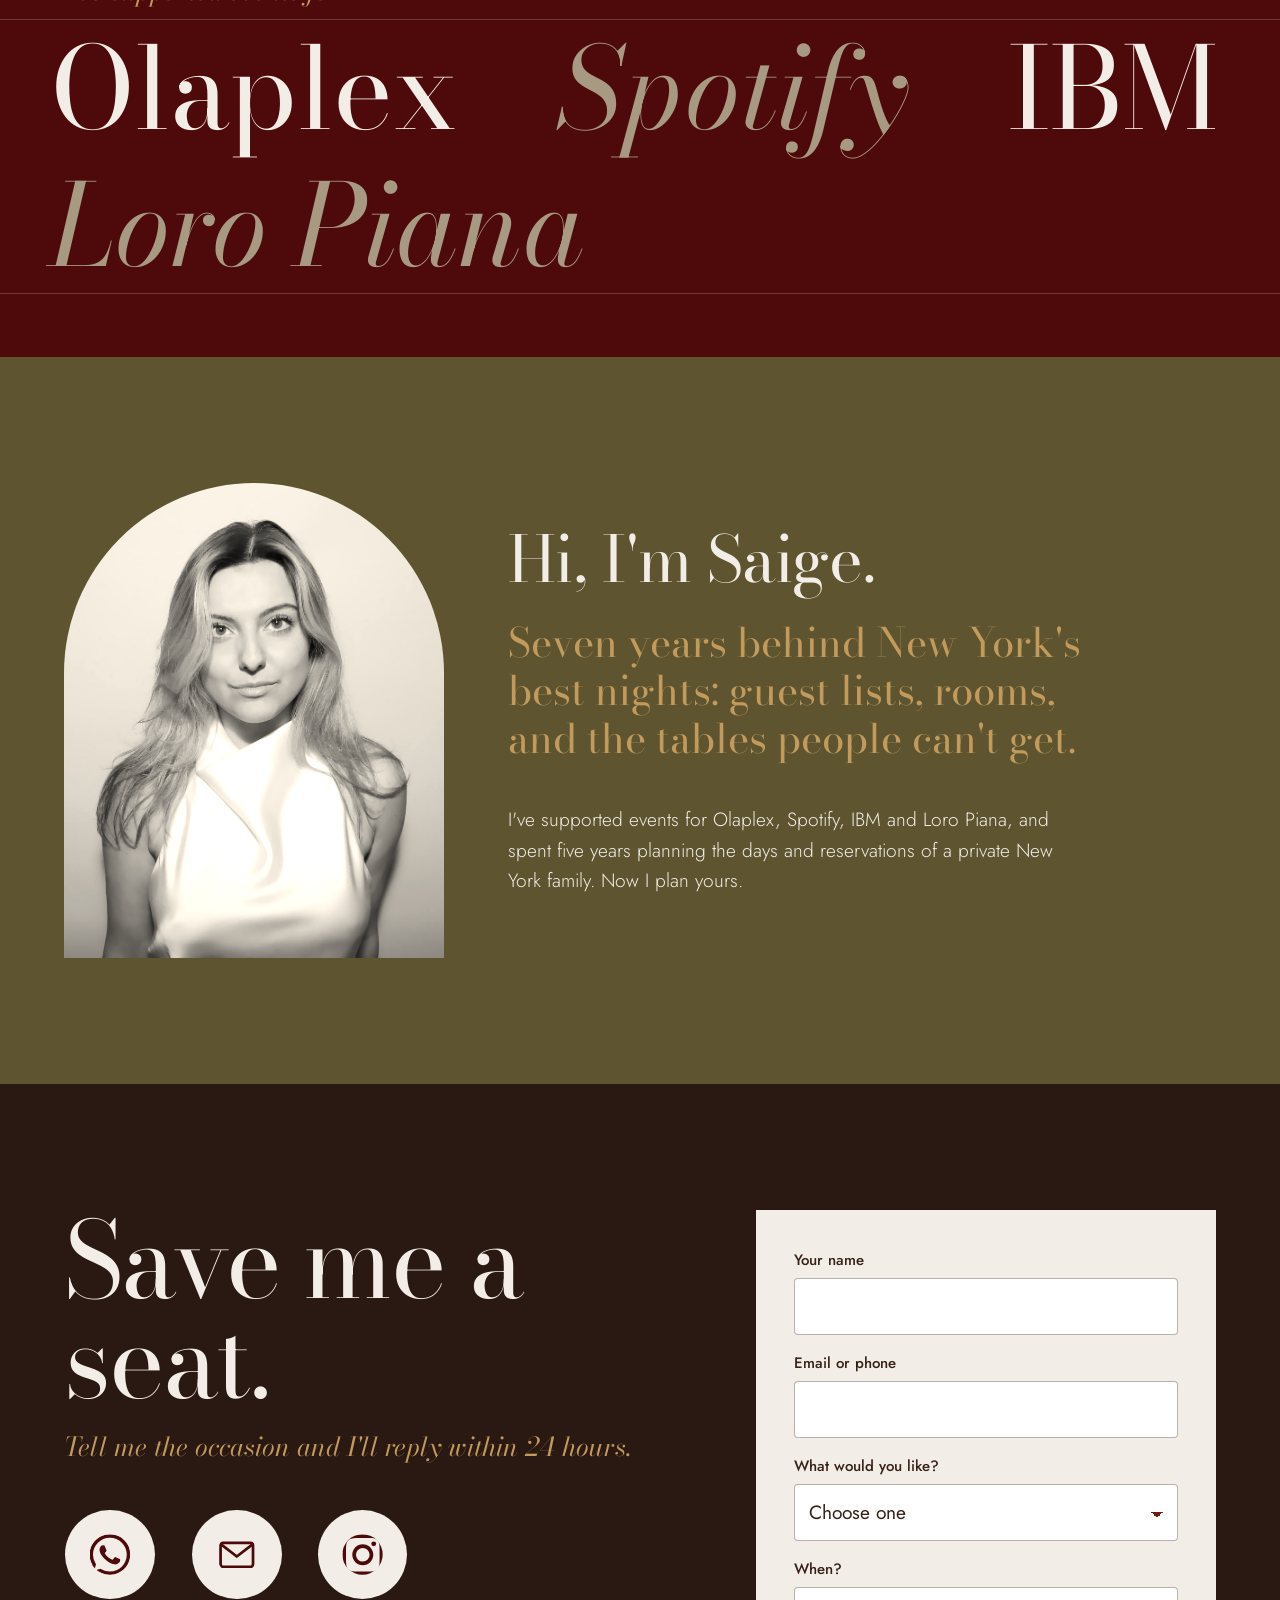
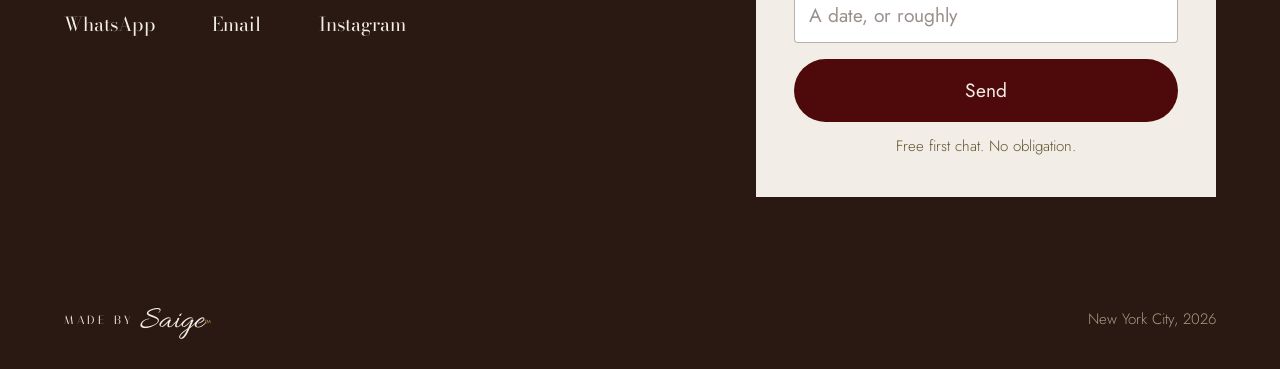
==== commit 3126d7d2: "Add files via upload" ====
--- a/index.html
+++ b/index.html
@@ -42,7 +42,7 @@
     <a href="how-it-works.html">How it works</a>
     <a href="portfolio.html">Past events</a>
     <a href="#about">About</a>
-    <a href="#offers" class="nav-cta">Pick your night</a>
+    <a href="#book" class="nav-cta">Plan my event</a>
   </nav>
 </header>
 
